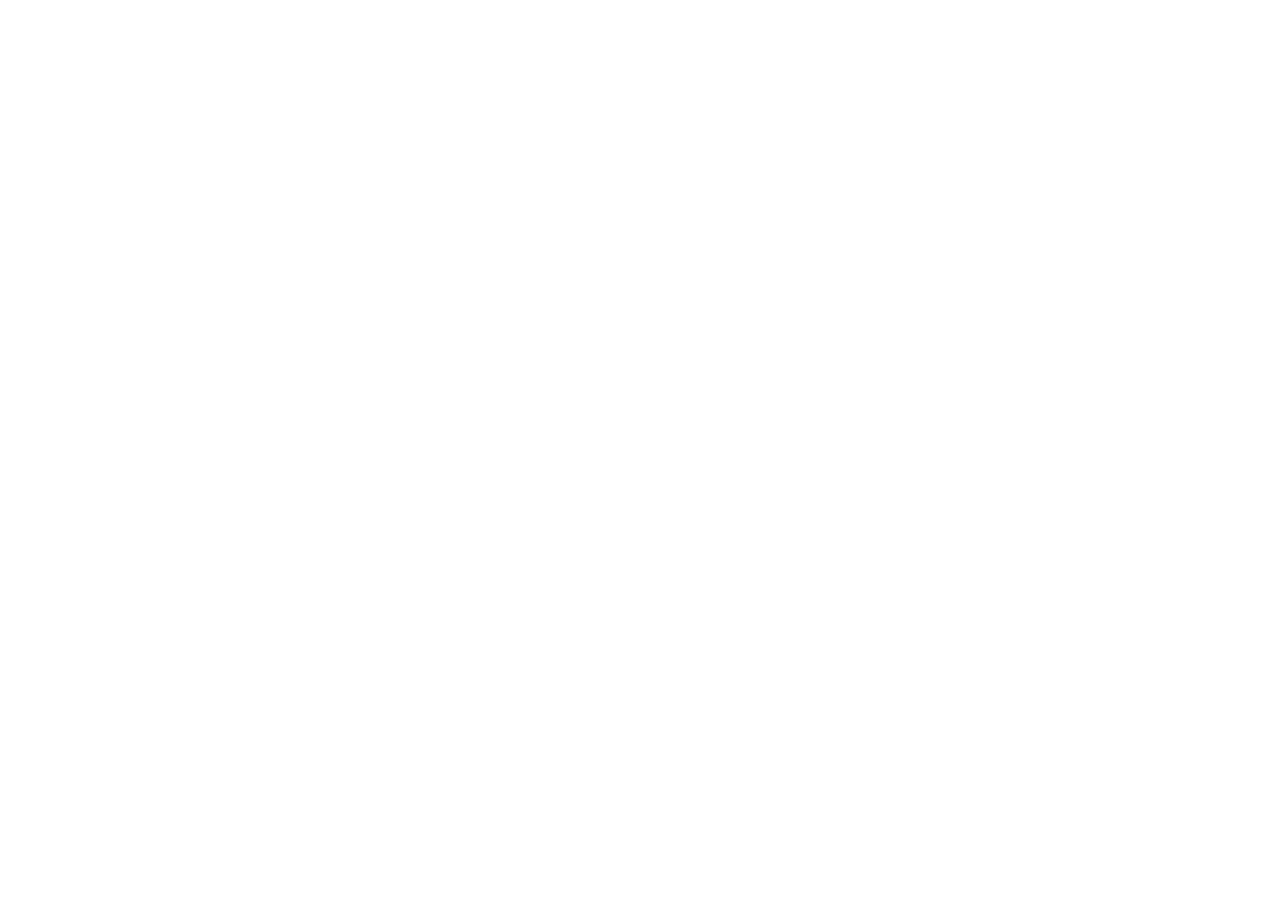
==== index.html @ 8ac69e16 "完成了登录" ====
<!DOCTYPE html>
<html lang="zh-CN">

<head>
    <meta charset="UTF-8">
    <meta name="viewport" content="width=device-width, initial-scale=1.0">
    <title>首页面</title>
</head>

<body>

</body>

</html>
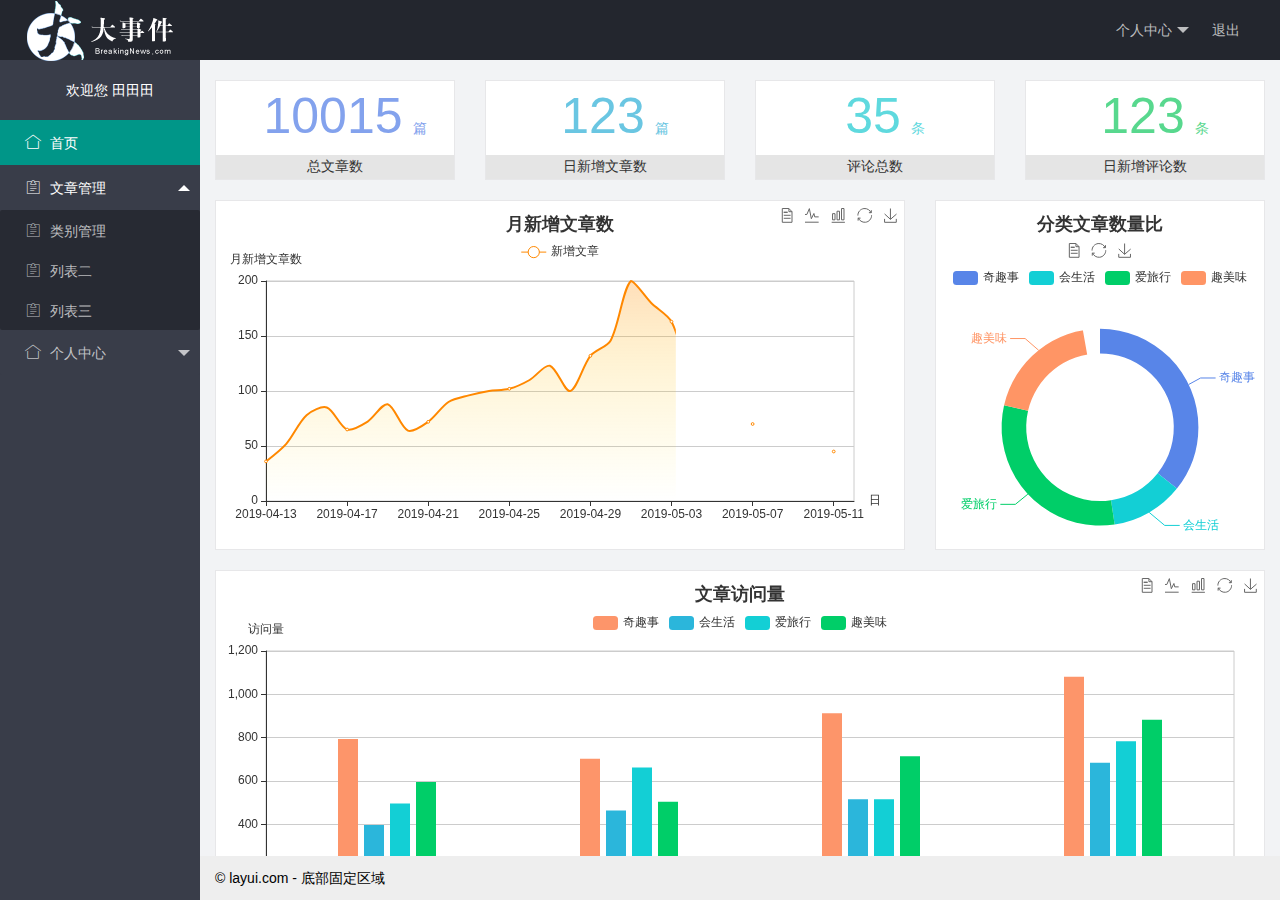
==== commit 67cc84e1: "完成了登录和注册以及修改和重置密码" ====
--- a/index.html
+++ b/index.html
@@ -1,14 +1,99 @@
 <!DOCTYPE html>
-<html lang="zh-CN">
+<html>
 
 <head>
-    <meta charset="UTF-8">
-    <meta name="viewport" content="width=device-width, initial-scale=1.0">
-    <title>首页面</title>
+    <meta charset="utf-8">
+    <meta name="viewport" content="width=device-width, initial-scale=1, maximum-scale=1">
+    <title>layout 后台大布局 - Layui</title>
+    <link rel="stylesheet" href="/assets/lib/layui/css/layui.css">
+    <link rel="stylesheet" href="/assets/css/index.css">
 </head>
 
-<body>
+<body class="layui-layout-body">
+    <div class="layui-layout layui-layout-admin">
+        <div class="layui-header">
+            <div class="layui-logo">
+                <img src="./assets/images/logo.png" alt="">
 
+            </div>
+            <!-- 头部区域（可配合layui已有的水平导航） -->
+
+            <ul class="layui-nav layui-layout-right">
+                <li class="layui-nav-item">
+                    <!-- 复制这个a标签到侧边栏 的个人头像 -->
+                    <a href="javascript:;">
+                        <span class="text-avatar">T</span>
+                        <img src="http://t.cn/RCzsdCq" class="layui-nav-img">
+                        个人中心
+                    </a>
+                    <dl class="layui-nav-child">
+                        <dd><a href="">基本资料</a></dd>
+                        <dd><a href="">更换头像</a></dd>
+                        <dd><a href="">重置密码</a></dd>
+                    </dl>
+                </li>
+                <li class="layui-nav-item"><a href="javascript:;" id="logout">退出</a></li>
+            </ul>
+        </div>
+
+        <div class="layui-side layui-bg-black">
+            <div class="layui-side-scroll">
+                <!-- 左侧导航区域（可配合layui已有的垂直导航） -->
+                <div class="userinfo">
+                    <span class="text-avatar">T</span>
+                    <img src="http://t.cn/RCzsdCq" class="layui-nav-img">
+                    欢迎您 <span class="username">田田田</span>
+
+                </div>
+                <ul class="layui-nav layui-nav-tree" lay-filter="test" lay-shrink="all">
+
+                    <li class="layui-nav-item layui-this"><a href=""><i class="layui-icon layui-icon-home"></i>
+                            首页</a></li>
+
+                    <li class="layui-nav-item layui-nav-itemed">
+                        <a class="" href="javascript:;"><i class="layui-icon layui-icon-form"></i> 文章管理</a>
+                        <dl class="layui-nav-child">
+                            <dd><a href="javascript:;"><i class="layui-icon layui-icon-form"></i> 类别管理</a></dd>
+                            <dd><a href="javascript:;"><i class="layui-icon layui-icon-form"></i> 列表二</a></dd>
+                            <dd><a href="javascript:;"><i class="layui-icon layui-icon-form"></i> 列表三</a></dd>
+
+                        </dl>
+                    </li>
+                    <li class="layui-nav-item">
+                        <a href="javascript:;"><i class="layui-icon layui-icon-home"></i> 个人中心</a>
+                        <dl class="layui-nav-child">
+                            <dd><a href="./user/userinfo.html" target="fm"><i class="layui-icon layui-icon-app"></i>
+                                    基本资料</a></dd>
+                            <dd><a href="./user/repwd.html" target="fm"><i class="layui-icon layui-icon-app"></i>
+                                    重置密码</a></dd>
+                            <dd><a href="/user/atavar.html" target="fm"><i class="layui-icon layui-icon-app"></i>
+                                    更换头像</a></dd>
+
+                        </dl>
+                    </li>
+                </ul>
+            </div>
+        </div>
+
+        <div class="layui-body">
+            <!-- 内容主体区域 -->
+            <iframe src="./home/dashboard.html" name="fm" frameborder="0"></iframe>
+        </div>
+
+        <div class="layui-footer">
+            <!-- 底部固定区域 -->
+            © layui.com - 底部固定区域
+        </div>
+    </div>
+
+
+
+    <script src="/assets/lib/layui/layui.all.js"></script>
+
+    <script src="/assets/lib/jquery.js"> </script>
+    <!-- 统一配置的js -->
+    <script src="/assets/js/common.js"></script>
+    <script src="/assets/js/index.js"></script>
 </body>
 
 </html>--- a/assets/lib/layui/css/layui.css
+++ b/assets/lib/layui/css/layui.css
@@ -0,0 +1,2 @@
+/** layui-v2.5.6 MIT License By https://www.layui.com */
+ .layui-inline,img{display:inline-block;vertical-align:middle}h1,h2,h3,h4,h5,h6{font-weight:400}.layui-edge,.layui-header,.layui-inline,.layui-main{position:relative}.layui-body,.layui-edge,.layui-elip{overflow:hidden}.layui-btn,.layui-edge,.layui-inline,img{vertical-align:middle}.layui-btn,.layui-disabled,.layui-icon,.layui-unselect{-moz-user-select:none;-webkit-user-select:none;-ms-user-select:none}.layui-elip,.layui-form-checkbox span,.layui-form-pane .layui-form-label{text-overflow:ellipsis;white-space:nowrap}.layui-breadcrumb,.layui-tree-btnGroup{visibility:hidden}blockquote,body,button,dd,div,dl,dt,form,h1,h2,h3,h4,h5,h6,input,li,ol,p,pre,td,textarea,th,ul{margin:0;padding:0;-webkit-tap-highlight-color:rgba(0,0,0,0)}a:active,a:hover{outline:0}img{border:none}li{list-style:none}table{border-collapse:collapse;border-spacing:0}h4,h5,h6{font-size:100%}button,input,optgroup,option,select,textarea{font-family:inherit;font-size:inherit;font-style:inherit;font-weight:inherit;outline:0}pre{white-space:pre-wrap;white-space:-moz-pre-wrap;white-space:-pre-wrap;white-space:-o-pre-wrap;word-wrap:break-word}body{line-height:24px;font:14px Helvetica Neue,Helvetica,PingFang SC,Tahoma,Arial,sans-serif}hr{height:1px;margin:10px 0;border:0;clear:both}a{color:#333;text-decoration:none}a:hover{color:#777}a cite{font-style:normal;*cursor:pointer}.layui-border-box,.layui-border-box *{box-sizing:border-box}.layui-box,.layui-box *{box-sizing:content-box}.layui-clear{clear:both;*zoom:1}.layui-clear:after{content:'\20';clear:both;*zoom:1;display:block;height:0}.layui-inline{*display:inline;*zoom:1}.layui-edge{display:inline-block;width:0;height:0;border-width:6px;border-style:dashed;border-color:transparent}.layui-edge-top{top:-4px;border-bottom-color:#999;border-bottom-style:solid}.layui-edge-right{border-left-color:#999;border-left-style:solid}.layui-edge-bottom{top:2px;border-top-color:#999;border-top-style:solid}.layui-edge-left{border-right-color:#999;border-right-style:solid}.layui-disabled,.layui-disabled:hover{color:#d2d2d2!important;cursor:not-allowed!important}.layui-circle{border-radius:100%}.layui-show{display:block!important}.layui-hide{display:none!important}@font-face{font-family:layui-icon;src:url(../font/iconfont.eot?v=256);src:url(../font/iconfont.eot?v=256#iefix) format('embedded-opentype'),url(../font/iconfont.woff2?v=256) format('woff2'),url(../font/iconfont.woff?v=256) format('woff'),url(../font/iconfont.ttf?v=256) format('truetype'),url(../font/iconfont.svg?v=256#layui-icon) format('svg')}.layui-icon{font-family:layui-icon!important;font-size:16px;font-style:normal;-webkit-font-smoothing:antialiased;-moz-osx-font-smoothing:grayscale}.layui-icon-reply-fill:before{content:"\e611"}.layui-icon-set-fill:before{content:"\e614"}.layui-icon-menu-fill:before{content:"\e60f"}.layui-icon-search:before{content:"\e615"}.layui-icon-share:before{content:"\e641"}.layui-icon-set-sm:before{content:"\e620"}.layui-icon-engine:before{content:"\e628"}.layui-icon-close:before{content:"\1006"}.layui-icon-close-fill:before{content:"\1007"}.layui-icon-chart-screen:before{content:"\e629"}.layui-icon-star:before{content:"\e600"}.layui-icon-circle-dot:before{content:"\e617"}.layui-icon-chat:before{content:"\e606"}.layui-icon-release:before{content:"\e609"}.layui-icon-list:before{content:"\e60a"}.layui-icon-chart:before{content:"\e62c"}.layui-icon-ok-circle:before{content:"\1005"}.layui-icon-layim-theme:before{content:"\e61b"}.layui-icon-table:before{content:"\e62d"}.layui-icon-right:before{content:"\e602"}.layui-icon-left:before{content:"\e603"}.layui-icon-cart-simple:before{content:"\e698"}.layui-icon-face-cry:before{content:"\e69c"}.layui-icon-face-smile:before{content:"\e6af"}.layui-icon-survey:before{content:"\e6b2"}.layui-icon-tree:before{content:"\e62e"}.layui-icon-ie:before{content:"\e7bb"}.layui-icon-upload-circle:before{content:"\e62f"}.layui-icon-add-circle:before{content:"\e61f"}.layui-icon-download-circle:before{content:"\e601"}.layui-icon-templeate-1:before{content:"\e630"}.layui-icon-util:before{content:"\e631"}.layui-icon-face-surprised:before{content:"\e664"}.layui-icon-edit:before{content:"\e642"}.layui-icon-speaker:before{content:"\e645"}.layui-icon-down:before{content:"\e61a"}.layui-icon-file:before{content:"\e621"}.layui-icon-layouts:before{content:"\e632"}.layui-icon-rate-half:before{content:"\e6c9"}.layui-icon-add-circle-fine:before{content:"\e608"}.layui-icon-prev-circle:before{content:"\e633"}.layui-icon-read:before{content:"\e705"}.layui-icon-404:before{content:"\e61c"}.layui-icon-carousel:before{content:"\e634"}.layui-icon-help:before{content:"\e607"}.layui-icon-code-circle:before{content:"\e635"}.layui-icon-windows:before{content:"\e67f"}.layui-icon-water:before{content:"\e636"}.layui-icon-username:before{content:"\e66f"}.layui-icon-find-fill:before{content:"\e670"}.layui-icon-about:before{content:"\e60b"}.layui-icon-location:before{content:"\e715"}.layui-icon-up:before{content:"\e619"}.layui-icon-pause:before{content:"\e651"}.layui-icon-date:before{content:"\e637"}.layui-icon-layim-uploadfile:before{content:"\e61d"}.layui-icon-delete:before{content:"\e640"}.layui-icon-play:before{content:"\e652"}.layui-icon-top:before{content:"\e604"}.layui-icon-firefox:before{content:"\e686"}.layui-icon-friends:before{content:"\e612"}.layui-icon-refresh-3:before{content:"\e9aa"}.layui-icon-ok:before{content:"\e605"}.layui-icon-layer:before{content:"\e638"}.layui-icon-face-smile-fine:before{content:"\e60c"}.layui-icon-dollar:before{content:"\e659"}.layui-icon-group:before{content:"\e613"}.layui-icon-layim-download:before{content:"\e61e"}.layui-icon-picture-fine:before{content:"\e60d"}.layui-icon-link:before{content:"\e64c"}.layui-icon-diamond:before{content:"\e735"}.layui-icon-log:before{content:"\e60e"}.layui-icon-key:before{content:"\e683"}.layui-icon-rate-solid:before{content:"\e67a"}.layui-icon-fonts-del:before{content:"\e64f"}.layui-icon-unlink:before{content:"\e64d"}.layui-icon-fonts-clear:before{content:"\e639"}.layui-icon-triangle-r:before{content:"\e623"}.layui-icon-circle:before{content:"\e63f"}.layui-icon-radio:before{content:"\e643"}.layui-icon-align-center:before{content:"\e647"}.layui-icon-align-right:before{content:"\e648"}.layui-icon-align-left:before{content:"\e649"}.layui-icon-loading-1:before{content:"\e63e"}.layui-icon-return:before{content:"\e65c"}.layui-icon-fonts-strong:before{content:"\e62b"}.layui-icon-upload:before{content:"\e67c"}.layui-icon-dialogue:before{content:"\e63a"}.layui-icon-video:before{content:"\e6ed"}.layui-icon-headset:before{content:"\e6fc"}.layui-icon-cellphone-fine:before{content:"\e63b"}.layui-icon-add-1:before{content:"\e654"}.layui-icon-face-smile-b:before{content:"\e650"}.layui-icon-fonts-html:before{content:"\e64b"}.layui-icon-screen-full:before{content:"\e622"}.layui-icon-form:before{content:"\e63c"}.layui-icon-cart:before{content:"\e657"}.layui-icon-camera-fill:before{content:"\e65d"}.layui-icon-tabs:before{content:"\e62a"}.layui-icon-heart-fill:before{content:"\e68f"}.layui-icon-fonts-code:before{content:"\e64e"}.layui-icon-ios:before{content:"\e680"}.layui-icon-at:before{content:"\e687"}.layui-icon-fire:before{content:"\e756"}.layui-icon-set:before{content:"\e716"}.layui-icon-fonts-u:before{content:"\e646"}.layui-icon-triangle-d:before{content:"\e625"}.layui-icon-tips:before{content:"\e702"}.layui-icon-picture:before{content:"\e64a"}.layui-icon-more-vertical:before{content:"\e671"}.layui-icon-bluetooth:before{content:"\e689"}.layui-icon-flag:before{content:"\e66c"}.layui-icon-loading:before{content:"\e63d"}.layui-icon-fonts-i:before{content:"\e644"}.layui-icon-refresh-1:before{content:"\e666"}.layui-icon-rmb:before{content:"\e65e"}.layui-icon-addition:before{content:"\e624"}.layui-icon-home:before{content:"\e68e"}.layui-icon-time:before{content:"\e68d"}.layui-icon-user:before{content:"\e770"}.layui-icon-notice:before{content:"\e667"}.layui-icon-chrome:before{content:"\e68a"}.layui-icon-edge:before{content:"\e68b"}.layui-icon-login-weibo:before{content:"\e675"}.layui-icon-voice:before{content:"\e688"}.layui-icon-upload-drag:before{content:"\e681"}.layui-icon-login-qq:before{content:"\e676"}.layui-icon-snowflake:before{content:"\e6b1"}.layui-icon-heart:before{content:"\e68c"}.layui-icon-logout:before{content:"\e682"}.layui-icon-file-b:before{content:"\e655"}.layui-icon-template:before{content:"\e663"}.layui-icon-transfer:before{content:"\e691"}.layui-icon-auz:before{content:"\e672"}.layui-icon-console:before{content:"\e665"}.layui-icon-app:before{content:"\e653"}.layui-icon-prev:before{content:"\e65a"}.layui-icon-website:before{content:"\e7ae"}.layui-icon-next:before{content:"\e65b"}.layui-icon-component:before{content:"\e857"}.layui-icon-android:before{content:"\e684"}.layui-icon-more:before{content:"\e65f"}.layui-icon-login-wechat:before{content:"\e677"}.layui-icon-shrink-right:before{content:"\e668"}.layui-icon-spread-left:before{content:"\e66b"}.layui-icon-camera:before{content:"\e660"}.layui-icon-note:before{content:"\e66e"}.layui-icon-refresh:before{content:"\e669"}.layui-icon-female:before{content:"\e661"}.layui-icon-male:before{content:"\e662"}.layui-icon-screen-restore:before{content:"\e758"}.layui-icon-password:before{content:"\e673"}.layui-icon-senior:before{content:"\e674"}.layui-icon-theme:before{content:"\e66a"}.layui-icon-tread:before{content:"\e6c5"}.layui-icon-praise:before{content:"\e6c6"}.layui-icon-star-fill:before{content:"\e658"}.layui-icon-rate:before{content:"\e67b"}.layui-icon-template-1:before{content:"\e656"}.layui-icon-vercode:before{content:"\e679"}.layui-icon-service:before{content:"\e626"}.layui-icon-cellphone:before{content:"\e678"}.layui-icon-print:before{content:"\e66d"}.layui-icon-cols:before{content:"\e610"}.layui-icon-wifi:before{content:"\e7e0"}.layui-icon-export:before{content:"\e67d"}.layui-icon-rss:before{content:"\e808"}.layui-icon-slider:before{content:"\e714"}.layui-icon-email:before{content:"\e618"}.layui-icon-subtraction:before{content:"\e67e"}.layui-icon-mike:before{content:"\e6dc"}.layui-icon-light:before{content:"\e748"}.layui-icon-gift:before{content:"\e627"}.layui-icon-mute:before{content:"\e685"}.layui-icon-reduce-circle:before{content:"\e616"}.layui-icon-music:before{content:"\e690"}.layui-main{width:1140px;margin:0 auto}.layui-header{z-index:1000;height:60px}.layui-header a:hover{transition:all .5s;-webkit-transition:all .5s}.layui-side{position:fixed;left:0;top:0;bottom:0;z-index:999;width:200px;overflow-x:hidden}.layui-side-scroll{position:relative;width:220px;height:100%;overflow-x:hidden}.layui-body{position:absolute;left:200px;right:0;top:0;bottom:0;z-index:998;width:auto;overflow-y:auto;box-sizing:border-box}.layui-layout-body{overflow:hidden}.layui-layout-admin .layui-header{background-color:#23262E}.layui-layout-admin .layui-side{top:60px;width:200px;overflow-x:hidden}.layui-layout-admin .layui-body{position:fixed;top:60px;bottom:44px}.layui-layout-admin .layui-main{width:auto;margin:0 15px}.layui-layout-admin .layui-footer{position:fixed;left:200px;right:0;bottom:0;height:44px;line-height:44px;padding:0 15px;background-color:#eee}.layui-layout-admin .layui-logo{position:absolute;left:0;top:0;width:200px;height:100%;line-height:60px;text-align:center;color:#009688;font-size:16px}.layui-layout-admin .layui-header .layui-nav{background:0 0}.layui-layout-left{position:absolute!important;left:200px;top:0}.layui-layout-right{position:absolute!important;right:0;top:0}.layui-container{position:relative;margin:0 auto;padding:0 15px;box-sizing:border-box}.layui-fluid{position:relative;margin:0 auto;padding:0 15px}.layui-row:after,.layui-row:before{content:'';display:block;clear:both}.layui-col-lg1,.layui-col-lg10,.layui-col-lg11,.layui-col-lg12,.layui-col-lg2,.layui-col-lg3,.layui-col-lg4,.layui-col-lg5,.layui-col-lg6,.layui-col-lg7,.layui-col-lg8,.layui-col-lg9,.layui-col-md1,.layui-col-md10,.layui-col-md11,.layui-col-md12,.layui-col-md2,.layui-col-md3,.layui-col-md4,.layui-col-md5,.layui-col-md6,.layui-col-md7,.layui-col-md8,.layui-col-md9,.layui-col-sm1,.layui-col-sm10,.layui-col-sm11,.layui-col-sm12,.layui-col-sm2,.layui-col-sm3,.layui-col-sm4,.layui-col-sm5,.layui-col-sm6,.layui-col-sm7,.layui-col-sm8,.layui-col-sm9,.layui-col-xs1,.layui-col-xs10,.layui-col-xs11,.layui-col-xs12,.layui-col-xs2,.layui-col-xs3,.layui-col-xs4,.layui-col-xs5,.layui-col-xs6,.layui-col-xs7,.layui-col-xs8,.layui-col-xs9{position:relative;display:block;box-sizing:border-box}.layui-col-xs1,.layui-col-xs10,.layui-col-xs11,.layui-col-xs12,.layui-col-xs2,.layui-col-xs3,.layui-col-xs4,.layui-col-xs5,.layui-col-xs6,.layui-col-xs7,.layui-col-xs8,.layui-col-xs9{float:left}.layui-col-xs1{width:8.33333333%}.layui-col-xs2{width:16.66666667%}.layui-col-xs3{width:25%}.layui-col-xs4{width:33.33333333%}.layui-col-xs5{width:41.66666667%}.layui-col-xs6{width:50%}.layui-col-xs7{width:58.33333333%}.layui-col-xs8{width:66.66666667%}.layui-col-xs9{width:75%}.layui-col-xs10{width:83.33333333%}.layui-col-xs11{width:91.66666667%}.layui-col-xs12{width:100%}.layui-col-xs-offset1{margin-left:8.33333333%}.layui-col-xs-offset2{margin-left:16.66666667%}.layui-col-xs-offset3{margin-left:25%}.layui-col-xs-offset4{margin-left:33.33333333%}.layui-col-xs-offset5{margin-left:41.66666667%}.layui-col-xs-offset6{margin-left:50%}.layui-col-xs-offset7{margin-left:58.33333333%}.layui-col-xs-offset8{margin-left:66.66666667%}.layui-col-xs-offset9{margin-left:75%}.layui-col-xs-offset10{margin-left:83.33333333%}.layui-col-xs-offset11{margin-left:91.66666667%}.layui-col-xs-offset12{margin-left:100%}@media screen and (max-width:768px){.layui-hide-xs{display:none!important}.layui-show-xs-block{display:block!important}.layui-show-xs-inline{display:inline!important}.layui-show-xs-inline-block{display:inline-block!important}}@media screen and (min-width:768px){.layui-container{width:750px}.layui-hide-sm{display:none!important}.layui-show-sm-block{display:block!important}.layui-show-sm-inline{display:inline!important}.layui-show-sm-inline-block{display:inline-block!important}.layui-col-sm1,.layui-col-sm10,.layui-col-sm11,.layui-col-sm12,.layui-col-sm2,.layui-col-sm3,.layui-col-sm4,.layui-col-sm5,.layui-col-sm6,.layui-col-sm7,.layui-col-sm8,.layui-col-sm9{float:left}.layui-col-sm1{width:8.33333333%}.layui-col-sm2{width:16.66666667%}.layui-col-sm3{width:25%}.layui-col-sm4{width:33.33333333%}.layui-col-sm5{width:41.66666667%}.layui-col-sm6{width:50%}.layui-col-sm7{width:58.33333333%}.layui-col-sm8{width:66.66666667%}.layui-col-sm9{width:75%}.layui-col-sm10{width:83.33333333%}.layui-col-sm11{width:91.66666667%}.layui-col-sm12{width:100%}.layui-col-sm-offset1{margin-left:8.33333333%}.layui-col-sm-offset2{margin-left:16.66666667%}.layui-col-sm-offset3{margin-left:25%}.layui-col-sm-offset4{margin-left:33.33333333%}.layui-col-sm-offset5{margin-left:41.66666667%}.layui-col-sm-offset6{margin-left:50%}.layui-col-sm-offset7{margin-left:58.33333333%}.layui-col-sm-offset8{margin-left:66.66666667%}.layui-col-sm-offset9{margin-left:75%}.layui-col-sm-offset10{margin-left:83.33333333%}.layui-col-sm-offset11{margin-left:91.66666667%}.layui-col-sm-offset12{margin-left:100%}}@media screen and (min-width:992px){.layui-container{width:970px}.layui-hide-md{display:none!important}.layui-show-md-block{display:block!important}.layui-show-md-inline{display:inline!important}.layui-show-md-inline-block{display:inline-block!important}.layui-col-md1,.layui-col-md10,.layui-col-md11,.layui-col-md12,.layui-col-md2,.layui-col-md3,.layui-col-md4,.layui-col-md5,.layui-col-md6,.layui-col-md7,.layui-col-md8,.layui-col-md9{float:left}.layui-col-md1{width:8.33333333%}.layui-col-md2{width:16.66666667%}.layui-col-md3{width:25%}.layui-col-md4{width:33.33333333%}.layui-col-md5{width:41.66666667%}.layui-col-md6{width:50%}.layui-col-md7{width:58.33333333%}.layui-col-md8{width:66.66666667%}.layui-col-md9{width:75%}.layui-col-md10{width:83.33333333%}.layui-col-md11{width:91.66666667%}.layui-col-md12{width:100%}.layui-col-md-offset1{margin-left:8.33333333%}.layui-col-md-offset2{margin-left:16.66666667%}.layui-col-md-offset3{margin-left:25%}.layui-col-md-offset4{margin-left:33.33333333%}.layui-col-md-offset5{margin-left:41.66666667%}.layui-col-md-offset6{margin-left:50%}.layui-col-md-offset7{margin-left:58.33333333%}.layui-col-md-offset8{margin-left:66.66666667%}.layui-col-md-offset9{margin-left:75%}.layui-col-md-offset10{margin-left:83.33333333%}.layui-col-md-offset11{margin-left:91.66666667%}.layui-col-md-offset12{margin-left:100%}}@media screen and (min-width:1200px){.layui-container{width:1170px}.layui-hide-lg{display:none!important}.layui-show-lg-block{display:block!important}.layui-show-lg-inline{display:inline!important}.layui-show-lg-inline-block{display:inline-block!important}.layui-col-lg1,.layui-col-lg10,.layui-col-lg11,.layui-col-lg12,.layui-col-lg2,.layui-col-lg3,.layui-col-lg4,.layui-col-lg5,.layui-col-lg6,.layui-col-lg7,.layui-col-lg8,.layui-col-lg9{float:left}.layui-col-lg1{width:8.33333333%}.layui-col-lg2{width:16.66666667%}.layui-col-lg3{width:25%}.layui-col-lg4{width:33.33333333%}.layui-col-lg5{width:41.66666667%}.layui-col-lg6{width:50%}.layui-col-lg7{width:58.33333333%}.layui-col-lg8{width:66.66666667%}.layui-col-lg9{width:75%}.layui-col-lg10{width:83.33333333%}.layui-col-lg11{width:91.66666667%}.layui-col-lg12{width:100%}.layui-col-lg-offset1{margin-left:8.33333333%}.layui-col-lg-offset2{margin-left:16.66666667%}.layui-col-lg-offset3{margin-left:25%}.layui-col-lg-offset4{margin-left:33.33333333%}.layui-col-lg-offset5{margin-left:41.66666667%}.layui-col-lg-offset6{margin-left:50%}.layui-col-lg-offset7{margin-left:58.33333333%}.layui-col-lg-offset8{margin-left:66.66666667%}.layui-col-lg-offset9{margin-left:75%}.layui-col-lg-offset10{margin-left:83.33333333%}.layui-col-lg-offset11{margin-left:91.66666667%}.layui-col-lg-offset12{margin-left:100%}}.layui-col-space1{margin:-.5px}.layui-col-space1>*{padding:.5px}.layui-col-space2{margin:-1px}.layui-col-space2>*{padding:1px}.layui-col-space4{margin:-2px}.layui-col-space4>*{padding:2px}.layui-col-space5{margin:-2.5px}.layui-col-space5>*{padding:2.5px}.layui-col-space6{margin:-3px}.layui-col-space6>*{padding:3px}.layui-col-space8{margin:-4px}.layui-col-space8>*{padding:4px}.layui-col-space10{margin:-5px}.layui-col-space10>*{padding:5px}.layui-col-space12{margin:-6px}.layui-col-space12>*{padding:6px}.layui-col-space14{margin:-7px}.layui-col-space14>*{padding:7px}.layui-col-space15{margin:-7.5px}.layui-col-space15>*{padding:7.5px}.layui-col-space16{margin:-8px}.layui-col-space16>*{padding:8px}.layui-col-space18{margin:-9px}.layui-col-space18>*{padding:9px}.layui-col-space20{margin:-10px}.layui-col-space20>*{padding:10px}.layui-col-space22{margin:-11px}.layui-col-space22>*{padding:11px}.layui-col-space24{margin:-12px}.layui-col-space24>*{padding:12px}.layui-col-space25{margin:-12.5px}.layui-col-space25>*{padding:12.5px}.layui-col-space26{margin:-13px}.layui-col-space26>*{padding:13px}.layui-col-space28{margin:-14px}.layui-col-space28>*{padding:14px}.layui-col-space30{margin:-15px}.layui-col-space30>*{padding:15px}.layui-btn,.layui-input,.layui-select,.layui-textarea,.layui-upload-button{outline:0;-webkit-appearance:none;transition:all .3s;-webkit-transition:all .3s;box-sizing:border-box}.layui-elem-quote{margin-bottom:10px;padding:15px;line-height:22px;border-left:5px solid #009688;border-radius:0 2px 2px 0;background-color:#f2f2f2}.layui-quote-nm{border-style:solid;border-width:1px 1px 1px 5px;background:0 0}.layui-elem-field{margin-bottom:10px;padding:0;border-width:1px;border-style:solid}.layui-elem-field legend{margin-left:20px;padding:0 10px;font-size:20px;font-weight:300}.layui-field-title{margin:10px 0 20px;border-width:1px 0 0}.layui-field-box{padding:10px 15px}.layui-field-title .layui-field-box{padding:10px 0}.layui-progress{position:relative;height:6px;border-radius:20px;background-color:#e2e2e2}.layui-progress-bar{position:absolute;left:0;top:0;width:0;max-width:100%;height:6px;border-radius:20px;text-align:right;background-color:#5FB878;transition:all .3s;-webkit-transition:all .3s}.layui-progress-big,.layui-progress-big .layui-progress-bar{height:18px;line-height:18px}.layui-progress-text{position:relative;top:-20px;line-height:18px;font-size:12px;color:#666}.layui-progress-big .layui-progress-text{position:static;padding:0 10px;color:#fff}.layui-collapse{border-width:1px;border-style:solid;border-radius:2px}.layui-colla-content,.layui-colla-item{border-top-width:1px;border-top-style:solid}.layui-colla-item:first-child{border-top:none}.layui-colla-title{position:relative;height:42px;line-height:42px;padding:0 15px 0 35px;color:#333;background-color:#f2f2f2;cursor:pointer;font-size:14px;overflow:hidden}.layui-colla-content{display:none;padding:10px 15px;line-height:22px;color:#666}.layui-colla-icon{position:absolute;left:15px;top:0;font-size:14px}.layui-card{margin-bottom:15px;border-radius:2px;background-color:#fff;box-shadow:0 1px 2px 0 rgba(0,0,0,.05)}.layui-card:last-child{margin-bottom:0}.layui-card-header{position:relative;height:42px;line-height:42px;padding:0 15px;border-bottom:1px solid #f6f6f6;color:#333;border-radius:2px 2px 0 0;font-size:14px}.layui-bg-black,.layui-bg-blue,.layui-bg-cyan,.layui-bg-green,.layui-bg-orange,.layui-bg-red{color:#fff!important}.layui-card-body{position:relative;padding:10px 15px;line-height:24px}.layui-card-body[pad15]{padding:15px}.layui-card-body[pad20]{padding:20px}.layui-card-body .layui-table{margin:5px 0}.layui-card .layui-tab{margin:0}.layui-panel-window{position:relative;padding:15px;border-radius:0;border-top:5px solid #E6E6E6;background-color:#fff}.layui-auxiliar-moving{position:fixed;left:0;right:0;top:0;bottom:0;width:100%;height:100%;background:0 0;z-index:9999999999}.layui-form-label,.layui-form-mid,.layui-form-select,.layui-input-block,.layui-input-inline,.layui-textarea{position:relative}.layui-bg-red{background-color:#FF5722!important}.layui-bg-orange{background-color:#FFB800!important}.layui-bg-green{background-color:#009688!important}.layui-bg-cyan{background-color:#2F4056!important}.layui-bg-blue{background-color:#1E9FFF!important}.layui-bg-black{background-color:#393D49!important}.layui-bg-gray{background-color:#eee!important;color:#666!important}.layui-badge-rim,.layui-colla-content,.layui-colla-item,.layui-collapse,.layui-elem-field,.layui-form-pane .layui-form-item[pane],.layui-form-pane .layui-form-label,.layui-input,.layui-layedit,.layui-layedit-tool,.layui-quote-nm,.layui-select,.layui-tab-bar,.layui-tab-card,.layui-tab-title,.layui-tab-title .layui-this:after,.layui-textarea{border-color:#e6e6e6}.layui-timeline-item:before,hr{background-color:#e6e6e6}.layui-text{line-height:22px;font-size:14px;color:#666}.layui-text h1,.layui-text h2,.layui-text h3{font-weight:500;color:#333}.layui-text h1{font-size:30px}.layui-text h2{font-size:24px}.layui-text h3{font-size:18px}.layui-text a:not(.layui-btn){color:#01AAED}.layui-text a:not(.layui-btn):hover{text-decoration:underline}.layui-text ul{padding:5px 0 5px 15px}.layui-text ul li{margin-top:5px;list-style-type:disc}.layui-text em,.layui-word-aux{color:#999!important;padding:0 5px!important}.layui-btn{display:inline-block;height:38px;line-height:38px;padding:0 18px;background-color:#009688;color:#fff;white-space:nowrap;text-align:center;font-size:14px;border:none;border-radius:2px;cursor:pointer}.layui-btn:hover{opacity:.8;filter:alpha(opacity=80);color:#fff}.layui-btn:active{opacity:1;filter:alpha(opacity=100)}.layui-btn+.layui-btn{margin-left:10px}.layui-btn-container{font-size:0}.layui-btn-container .layui-btn{margin-right:10px;margin-bottom:10px}.layui-btn-container .layui-btn+.layui-btn{margin-left:0}.layui-table .layui-btn-container .layui-btn{margin-bottom:9px}.layui-btn-radius{border-radius:100px}.layui-btn .layui-icon{margin-right:3px;font-size:18px;vertical-align:bottom;vertical-align:middle\9}.layui-btn-primary{border:1px solid #C9C9C9;background-color:#fff;color:#555}.layui-btn-primary:hover{border-color:#009688;color:#333}.layui-btn-normal{background-color:#1E9FFF}.layui-btn-warm{background-color:#FFB800}.layui-btn-danger{background-color:#FF5722}.layui-btn-checked{background-color:#5FB878}.layui-btn-disabled,.layui-btn-disabled:active,.layui-btn-disabled:hover{border:1px solid #e6e6e6;background-color:#FBFBFB;color:#C9C9C9;cursor:not-allowed;opacity:1}.layui-btn-lg{height:44px;line-height:44px;padding:0 25px;font-size:16px}.layui-btn-sm{height:30px;line-height:30px;padding:0 10px;font-size:12px}.layui-btn-sm i{font-size:16px!important}.layui-btn-xs{height:22px;line-height:22px;padding:0 5px;font-size:12px}.layui-btn-xs i{font-size:14px!important}.layui-btn-group{display:inline-block;vertical-align:middle;font-size:0}.layui-btn-group .layui-btn{margin-left:0!important;margin-right:0!important;border-left:1px solid rgba(255,255,255,.5);border-radius:0}.layui-btn-group .layui-btn-primary{border-left:none}.layui-btn-group .layui-btn-primary:hover{border-color:#C9C9C9;color:#009688}.layui-btn-group .layui-btn:first-child{border-left:none;border-radius:2px 0 0 2px}.layui-btn-group .layui-btn-primary:first-child{border-left:1px solid #c9c9c9}.layui-btn-group .layui-btn:last-child{border-radius:0 2px 2px 0}.layui-btn-group .layui-btn+.layui-btn{margin-left:0}.layui-btn-group+.layui-btn-group{margin-left:10px}.layui-btn-fluid{width:100%}.layui-input,.layui-select,.layui-textarea{height:38px;line-height:1.3;line-height:38px\9;border-width:1px;border-style:solid;background-color:#fff;border-radius:2px}.layui-input::-webkit-input-placeholder,.layui-select::-webkit-input-placeholder,.layui-textarea::-webkit-input-placeholder{line-height:1.3}.layui-input,.layui-textarea{display:block;width:100%;padding-left:10px}.layui-input:hover,.layui-textarea:hover{border-color:#D2D2D2!important}.layui-input:focus,.layui-textarea:focus{border-color:#C9C9C9!important}.layui-textarea{min-height:100px;height:auto;line-height:20px;padding:6px 10px;resize:vertical}.layui-select{padding:0 10px}.layui-form input[type=checkbox],.layui-form input[type=radio],.layui-form select{display:none}.layui-form [lay-ignore]{display:initial}.layui-form-item{margin-bottom:15px;clear:both;*zoom:1}.layui-form-item:after{content:'\20';clear:both;*zoom:1;display:block;height:0}.layui-form-label{float:left;display:block;padding:9px 15px;width:80px;font-weight:400;line-height:20px;text-align:right}.layui-form-label-col{display:block;float:none;padding:9px 0;line-height:20px;text-align:left}.layui-form-item .layui-inline{margin-bottom:5px;margin-right:10px}.layui-input-block{margin-left:110px;min-height:36px}.layui-input-inline{display:inline-block;vertical-align:middle}.layui-form-item .layui-input-inline{float:left;width:190px;margin-right:10px}.layui-form-text .layui-input-inline{width:auto}.layui-form-mid{float:left;display:block;padding:9px 0!important;line-height:20px;margin-right:10px}.layui-form-danger+.layui-form-select .layui-input,.layui-form-danger:focus{border-color:#FF5722!important}.layui-form-select .layui-input{padding-right:30px;cursor:pointer}.layui-form-select .layui-edge{position:absolute;right:10px;top:50%;margin-top:-3px;cursor:pointer;border-width:6px;border-top-color:#c2c2c2;border-top-style:solid;transition:all .3s;-webkit-transition:all .3s}.layui-form-select dl{display:none;position:absolute;left:0;top:42px;padding:5px 0;z-index:899;min-width:100%;border:1px solid #d2d2d2;max-height:300px;overflow-y:auto;background-color:#fff;border-radius:2px;box-shadow:0 2px 4px rgba(0,0,0,.12);box-sizing:border-box}.layui-form-select dl dd,.layui-form-select dl dt{padding:0 10px;line-height:36px;white-space:nowrap;overflow:hidden;text-overflow:ellipsis}.layui-form-select dl dt{font-size:12px;color:#999}.layui-form-select dl dd{cursor:pointer}.layui-form-select dl dd:hover{background-color:#f2f2f2;-webkit-transition:.5s all;transition:.5s all}.layui-form-select .layui-select-group dd{padding-left:20px}.layui-form-select dl dd.layui-select-tips{padding-left:10px!important;color:#999}.layui-form-select dl dd.layui-this{background-color:#5FB878;color:#fff}.layui-form-checkbox,.layui-form-select dl dd.layui-disabled{background-color:#fff}.layui-form-selected dl{display:block}.layui-form-checkbox,.layui-form-checkbox *,.layui-form-switch{display:inline-block;vertical-align:middle}.layui-form-selected .layui-edge{margin-top:-9px;-webkit-transform:rotate(180deg);transform:rotate(180deg);margin-top:-3px\9}:root .layui-form-selected .layui-edge{margin-top:-9px\0/IE9}.layui-form-selectup dl{top:auto;bottom:42px}.layui-select-none{margin:5px 0;text-align:center;color:#999}.layui-select-disabled .layui-disabled{border-color:#eee!important}.layui-select-disabled .layui-edge{border-top-color:#d2d2d2}.layui-form-checkbox{position:relative;height:30px;line-height:30px;margin-right:10px;padding-right:30px;cursor:pointer;font-size:0;-webkit-transition:.1s linear;transition:.1s linear;box-sizing:border-box}.layui-form-checkbox span{padding:0 10px;height:100%;font-size:14px;border-radius:2px 0 0 2px;background-color:#d2d2d2;color:#fff;overflow:hidden}.layui-form-checkbox:hover span{background-color:#c2c2c2}.layui-form-checkbox i{position:absolute;right:0;top:0;width:30px;height:28px;border:1px solid #d2d2d2;border-left:none;border-radius:0 2px 2px 0;color:#fff;font-size:20px;text-align:center}.layui-form-checkbox:hover i{border-color:#c2c2c2;color:#c2c2c2}.layui-form-checked,.layui-form-checked:hover{border-color:#5FB878}.layui-form-checked span,.layui-form-checked:hover span{background-color:#5FB878}.layui-form-checked i,.layui-form-checked:hover i{color:#5FB878}.layui-form-item .layui-form-checkbox{margin-top:4px}.layui-form-checkbox[lay-skin=primary]{height:auto!important;line-height:normal!important;min-width:18px;min-height:18px;border:none!important;margin-right:0;padding-left:28px;padding-right:0;background:0 0}.layui-form-checkbox[lay-skin=primary] span{padding-left:0;padding-right:15px;line-height:18px;background:0 0;color:#666}.layui-form-checkbox[lay-skin=primary] i{right:auto;left:0;width:16px;height:16px;line-height:16px;border:1px solid #d2d2d2;font-size:12px;border-radius:2px;background-color:#fff;-webkit-transition:.1s linear;transition:.1s linear}.layui-form-checkbox[lay-skin=primary]:hover i{border-color:#5FB878;color:#fff}.layui-form-checked[lay-skin=primary] i{border-color:#5FB878!important;background-color:#5FB878;color:#fff}.layui-checkbox-disbaled[lay-skin=primary] span{background:0 0!important;color:#c2c2c2}.layui-checkbox-disbaled[lay-skin=primary]:hover i{border-color:#d2d2d2}.layui-form-item .layui-form-checkbox[lay-skin=primary]{margin-top:10px}.layui-form-switch{position:relative;height:22px;line-height:22px;min-width:35px;padding:0 5px;margin-top:8px;border:1px solid #d2d2d2;border-radius:20px;cursor:pointer;background-color:#fff;-webkit-transition:.1s linear;transition:.1s linear}.layui-form-switch i{position:absolute;left:5px;top:3px;width:16px;height:16px;border-radius:20px;background-color:#d2d2d2;-webkit-transition:.1s linear;transition:.1s linear}.layui-form-switch em{position:relative;top:0;width:25px;margin-left:21px;padding:0!important;text-align:center!important;color:#999!important;font-style:normal!important;font-size:12px}.layui-form-onswitch{border-color:#5FB878;background-color:#5FB878}.layui-checkbox-disbaled,.layui-checkbox-disbaled i{border-color:#e2e2e2!important}.layui-form-onswitch i{left:100%;margin-left:-21px;background-color:#fff}.layui-form-onswitch em{margin-left:5px;margin-right:21px;color:#fff!important}.layui-checkbox-disbaled span{background-color:#e2e2e2!important}.layui-checkbox-disbaled:hover i{color:#fff!important}[lay-radio]{display:none}.layui-form-radio,.layui-form-radio *{display:inline-block;vertical-align:middle}.layui-form-radio{line-height:28px;margin:6px 10px 0 0;padding-right:10px;cursor:pointer;font-size:0}.layui-form-radio *{font-size:14px}.layui-form-radio>i{margin-right:8px;font-size:22px;color:#c2c2c2}.layui-form-radio>i:hover,.layui-form-radioed>i{color:#5FB878}.layui-radio-disbaled>i{color:#e2e2e2!important}.layui-form-pane .layui-form-label{width:110px;padding:8px 15px;height:38px;line-height:20px;border-width:1px;border-style:solid;border-radius:2px 0 0 2px;text-align:center;background-color:#FBFBFB;overflow:hidden;box-sizing:border-box}.layui-form-pane .layui-input-inline{margin-left:-1px}.layui-form-pane .layui-input-block{margin-left:110px;left:-1px}.layui-form-pane .layui-input{border-radius:0 2px 2px 0}.layui-form-pane .layui-form-text .layui-form-label{float:none;width:100%;border-radius:2px;box-sizing:border-box;text-align:left}.layui-form-pane .layui-form-text .layui-input-inline{display:block;margin:0;top:-1px;clear:both}.layui-form-pane .layui-form-text .layui-input-block{margin:0;left:0;top:-1px}.layui-form-pane .layui-form-text .layui-textarea{min-height:100px;border-radius:0 0 2px 2px}.layui-form-pane .layui-form-checkbox{margin:4px 0 4px 10px}.layui-form-pane .layui-form-radio,.layui-form-pane .layui-form-switch{margin-top:6px;margin-left:10px}.layui-form-pane .layui-form-item[pane]{position:relative;border-width:1px;border-style:solid}.layui-form-pane .layui-form-item[pane] .layui-form-label{position:absolute;left:0;top:0;height:100%;border-width:0 1px 0 0}.layui-form-pane .layui-form-item[pane] .layui-input-inline{margin-left:110px}@media screen and (max-width:450px){.layui-form-item .layui-form-label{text-overflow:ellipsis;overflow:hidden;white-space:nowrap}.layui-form-item .layui-inline{display:block;margin-right:0;margin-bottom:20px;clear:both}.layui-form-item .layui-inline:after{content:'\20';clear:both;display:block;height:0}.layui-form-item .layui-input-inline{display:block;float:none;left:-3px;width:auto;margin:0 0 10px 112px}.layui-form-item .layui-input-inline+.layui-form-mid{margin-left:110px;top:-5px;padding:0}.layui-form-item .layui-form-checkbox{margin-right:5px;margin-bottom:5px}}.layui-layedit{border-width:1px;border-style:solid;border-radius:2px}.layui-layedit-tool{padding:3px 5px;border-bottom-width:1px;border-bottom-style:solid;font-size:0}.layedit-tool-fixed{position:fixed;top:0;border-top:1px solid #e2e2e2}.layui-layedit-tool .layedit-tool-mid,.layui-layedit-tool .layui-icon{display:inline-block;vertical-align:middle;text-align:center;font-size:14px}.layui-layedit-tool .layui-icon{position:relative;width:32px;height:30px;line-height:30px;margin:3px 5px;color:#777;cursor:pointer;border-radius:2px}.layui-layedit-tool .layui-icon:hover{color:#393D49}.layui-layedit-tool .layui-icon:active{color:#000}.layui-layedit-tool .layedit-tool-active{background-color:#e2e2e2;color:#000}.layui-layedit-tool .layui-disabled,.layui-layedit-tool .layui-disabled:hover{color:#d2d2d2;cursor:not-allowed}.layui-layedit-tool .layedit-tool-mid{width:1px;height:18px;margin:0 10px;background-color:#d2d2d2}.layedit-tool-html{width:50px!important;font-size:30px!important}.layedit-tool-b,.layedit-tool-code,.layedit-tool-help{font-size:16px!important}.layedit-tool-d,.layedit-tool-face,.layedit-tool-image,.layedit-tool-unlink{font-size:18px!important}.layedit-tool-image input{position:absolute;font-size:0;left:0;top:0;width:100%;height:100%;opacity:.01;filter:Alpha(opacity=1);cursor:pointer}.layui-layedit-iframe iframe{display:block;width:100%}#LAY_layedit_code{overflow:hidden}.layui-laypage{display:inline-block;*display:inline;*zoom:1;vertical-align:middle;margin:10px 0;font-size:0}.layui-laypage>a:first-child,.layui-laypage>a:first-child em{border-radius:2px 0 0 2px}.layui-laypage>a:last-child,.layui-laypage>a:last-child em{border-radius:0 2px 2px 0}.layui-laypage>:first-child{margin-left:0!important}.layui-laypage>:last-child{margin-right:0!important}.layui-laypage a,.layui-laypage button,.layui-laypage input,.layui-laypage select,.layui-laypage span{border:1px solid #e2e2e2}.layui-laypage a,.layui-laypage span{display:inline-block;*display:inline;*zoom:1;vertical-align:middle;padding:0 15px;height:28px;line-height:28px;margin:0 -1px 5px 0;background-color:#fff;color:#333;font-size:12px}.layui-flow-more a *,.layui-laypage input,.layui-table-view select[lay-ignore]{display:inline-block}.layui-laypage a:hover{color:#009688}.layui-laypage em{font-style:normal}.layui-laypage .layui-laypage-spr{color:#999;font-weight:700}.layui-laypage a{text-decoration:none}.layui-laypage .layui-laypage-curr{position:relative}.layui-laypage .layui-laypage-curr em{position:relative;color:#fff}.layui-laypage .layui-laypage-curr .layui-laypage-em{position:absolute;left:-1px;top:-1px;padding:1px;width:100%;height:100%;background-color:#009688}.layui-laypage-em{border-radius:2px}.layui-laypage-next em,.layui-laypage-prev em{font-family:Sim sun;font-size:16px}.layui-laypage .layui-laypage-count,.layui-laypage .layui-laypage-limits,.layui-laypage .layui-laypage-refresh,.layui-laypage .layui-laypage-skip{margin-left:10px;margin-right:10px;padding:0;border:none}.layui-laypage .layui-laypage-limits,.layui-laypage .layui-laypage-refresh{vertical-align:top}.layui-laypage .layui-laypage-refresh i{font-size:18px;cursor:pointer}.layui-laypage select{height:22px;padding:3px;border-radius:2px;cursor:pointer}.layui-laypage .layui-laypage-skip{height:30px;line-height:30px;color:#999}.layui-laypage button,.layui-laypage input{height:30px;line-height:30px;border-radius:2px;vertical-align:top;background-color:#fff;box-sizing:border-box}.layui-laypage input{width:40px;margin:0 10px;padding:0 3px;text-align:center}.layui-laypage input:focus,.layui-laypage select:focus{border-color:#009688!important}.layui-laypage button{margin-left:10px;padding:0 10px;cursor:pointer}.layui-table,.layui-table-view{margin:10px 0}.layui-flow-more{margin:10px 0;text-align:center;color:#999;font-size:14px}.layui-flow-more a{height:32px;line-height:32px}.layui-flow-more a *{vertical-align:top}.layui-flow-more a cite{padding:0 20px;border-radius:3px;background-color:#eee;color:#333;font-style:normal}.layui-flow-more a cite:hover{opacity:.8}.layui-flow-more a i{font-size:30px;color:#737383}.layui-table{width:100%;background-color:#fff;color:#666}.layui-table tr{transition:all .3s;-webkit-transition:all .3s}.layui-table th{text-align:left;font-weight:400}.layui-table tbody tr:hover,.layui-table thead tr,.layui-table-click,.layui-table-header,.layui-table-hover,.layui-table-mend,.layui-table-patch,.layui-table-tool,.layui-table-total,.layui-table-total tr,.layui-table[lay-even] tr:nth-child(even){background-color:#f2f2f2}.layui-table td,.layui-table th,.layui-table-col-set,.layui-table-fixed-r,.layui-table-grid-down,.layui-table-header,.layui-table-page,.layui-table-tips-main,.layui-table-tool,.layui-table-total,.layui-table-view,.layui-table[lay-skin=line],.layui-table[lay-skin=row]{border-width:1px;border-style:solid;border-color:#e6e6e6}.layui-table td,.layui-table th{position:relative;padding:9px 15px;min-height:20px;line-height:20px;font-size:14px}.layui-table[lay-skin=line] td,.layui-table[lay-skin=line] th{border-width:0 0 1px}.layui-table[lay-skin=row] td,.layui-table[lay-skin=row] th{border-width:0 1px 0 0}.layui-table[lay-skin=nob] td,.layui-table[lay-skin=nob] th{border:none}.layui-table img{max-width:100px}.layui-table[lay-size=lg] td,.layui-table[lay-size=lg] th{padding:15px 30px}.layui-table-view .layui-table[lay-size=lg] .layui-table-cell{height:40px;line-height:40px}.layui-table[lay-size=sm] td,.layui-table[lay-size=sm] th{font-size:12px;padding:5px 10px}.layui-table-view .layui-table[lay-size=sm] .layui-table-cell{height:20px;line-height:20px}.layui-table[lay-data]{display:none}.layui-table-box{position:relative;overflow:hidden}.layui-table-view .layui-table{position:relative;width:auto;margin:0}.layui-table-view .layui-table[lay-skin=line]{border-width:0 1px 0 0}.layui-table-view .layui-table[lay-skin=row]{border-width:0 0 1px}.layui-table-view .layui-table td,.layui-table-view .layui-table th{padding:5px 0;border-top:none;border-left:none}.layui-table-view .layui-table th.layui-unselect .layui-table-cell span{cursor:pointer}.layui-table-view .layui-table td{cursor:default}.layui-table-view .layui-table td[data-edit=text]{cursor:text}.layui-table-view .layui-form-checkbox[lay-skin=primary] i{width:18px;height:18px}.layui-table-view .layui-form-radio{line-height:0;padding:0}.layui-table-view .layui-form-radio>i{margin:0;font-size:20px}.layui-table-init{position:absolute;left:0;top:0;width:100%;height:100%;text-align:center;z-index:110}.layui-table-init .layui-icon{position:absolute;left:50%;top:50%;margin:-15px 0 0 -15px;font-size:30px;color:#c2c2c2}.layui-table-header{border-width:0 0 1px;overflow:hidden}.layui-table-header .layui-table{margin-bottom:-1px}.layui-table-tool .layui-inline[lay-event]{position:relative;width:26px;height:26px;padding:5px;line-height:16px;margin-right:10px;text-align:center;color:#333;border:1px solid #ccc;cursor:pointer;-webkit-transition:.5s all;transition:.5s all}.layui-table-tool .layui-inline[lay-event]:hover{border:1px solid #999}.layui-table-tool-temp{padding-right:120px}.layui-table-tool-self{position:absolute;right:17px;top:10px}.layui-table-tool .layui-table-tool-self .layui-inline[lay-event]{margin:0 0 0 10px}.layui-table-tool-panel{position:absolute;top:29px;left:-1px;padding:5px 0;min-width:150px;min-height:40px;border:1px solid #d2d2d2;text-align:left;overflow-y:auto;background-color:#fff;box-shadow:0 2px 4px rgba(0,0,0,.12)}.layui-table-cell,.layui-table-tool-panel li{overflow:hidden;text-overflow:ellipsis;white-space:nowrap}.layui-table-tool-panel li{padding:0 10px;line-height:30px;-webkit-transition:.5s all;transition:.5s all}.layui-table-tool-panel li .layui-form-checkbox[lay-skin=primary]{width:100%;padding-left:28px}.layui-table-tool-panel li:hover{background-color:#f2f2f2}.layui-table-tool-panel li .layui-form-checkbox[lay-skin=primary] i{position:absolute;left:0;top:0}.layui-table-tool-panel li .layui-form-checkbox[lay-skin=primary] span{padding:0}.layui-table-tool .layui-table-tool-self .layui-table-tool-panel{left:auto;right:-1px}.layui-table-col-set{position:absolute;right:0;top:0;width:20px;height:100%;border-width:0 0 0 1px;background-color:#fff}.layui-table-sort{width:10px;height:20px;margin-left:5px;cursor:pointer!important}.layui-table-sort .layui-edge{position:absolute;left:5px;border-width:5px}.layui-table-sort .layui-table-sort-asc{top:3px;border-top:none;border-bottom-style:solid;border-bottom-color:#b2b2b2}.layui-table-sort .layui-table-sort-asc:hover{border-bottom-color:#666}.layui-table-sort .layui-table-sort-desc{bottom:5px;border-bottom:none;border-top-style:solid;border-top-color:#b2b2b2}.layui-table-sort .layui-table-sort-desc:hover{border-top-color:#666}.layui-table-sort[lay-sort=asc] .layui-table-sort-asc{border-bottom-color:#000}.layui-table-sort[lay-sort=desc] .layui-table-sort-desc{border-top-color:#000}.layui-table-cell{height:28px;line-height:28px;padding:0 15px;position:relative;box-sizing:border-box}.layui-table-cell .layui-form-checkbox[lay-skin=primary]{top:-1px;padding:0}.layui-table-cell .layui-table-link{color:#01AAED}.laytable-cell-checkbox,.laytable-cell-numbers,.laytable-cell-radio,.laytable-cell-space{padding:0;text-align:center}.layui-table-body{position:relative;overflow:auto;margin-right:-1px;margin-bottom:-1px}.layui-table-body .layui-none{line-height:26px;padding:15px;text-align:center;color:#999}.layui-table-fixed{position:absolute;left:0;top:0;z-index:101}.layui-table-fixed .layui-table-body{overflow:hidden}.layui-table-fixed-l{box-shadow:0 -1px 8px rgba(0,0,0,.08)}.layui-table-fixed-r{left:auto;right:-1px;border-width:0 0 0 1px;box-shadow:-1px 0 8px rgba(0,0,0,.08)}.layui-table-fixed-r .layui-table-header{position:relative;overflow:visible}.layui-table-mend{position:absolute;right:-49px;top:0;height:100%;width:50px}.layui-table-tool{position:relative;z-index:890;width:100%;min-height:50px;line-height:30px;padding:10px 15px;border-width:0 0 1px}.layui-table-tool .layui-btn-container{margin-bottom:-10px}.layui-table-page,.layui-table-total{border-width:1px 0 0;margin-bottom:-1px;overflow:hidden}.layui-table-page{position:relative;width:100%;padding:7px 7px 0;height:41px;font-size:12px;white-space:nowrap}.layui-table-page>div{height:26px}.layui-table-page .layui-laypage{margin:0}.layui-table-page .layui-laypage a,.layui-table-page .layui-laypage span{height:26px;line-height:26px;margin-bottom:10px;border:none;background:0 0}.layui-table-page .layui-laypage a,.layui-table-page .layui-laypage span.layui-laypage-curr{padding:0 12px}.layui-table-page .layui-laypage span{margin-left:0;padding:0}.layui-table-page .layui-laypage .layui-laypage-prev{margin-left:-7px!important}.layui-table-page .layui-laypage .layui-laypage-curr .layui-laypage-em{left:0;top:0;padding:0}.layui-table-page .layui-laypage button,.layui-table-page .layui-laypage input{height:26px;line-height:26px}.layui-table-page .layui-laypage input{width:40px}.layui-table-page .layui-laypage button{padding:0 10px}.layui-table-page select{height:18px}.layui-table-patch .layui-table-cell{padding:0;width:30px}.layui-table-edit{position:absolute;left:0;top:0;width:100%;height:100%;padding:0 14px 1px;border-radius:0;box-shadow:1px 1px 20px rgba(0,0,0,.15)}.layui-table-edit:focus{border-color:#5FB878!important}select.layui-table-edit{padding:0 0 0 10px;border-color:#C9C9C9}.layui-table-view .layui-form-checkbox,.layui-table-view .layui-form-radio,.layui-table-view .layui-form-switch{top:0;margin:0;box-sizing:content-box}.layui-table-view .layui-form-checkbox{top:-1px;height:26px;line-height:26px}.layui-table-view .layui-form-checkbox i{height:26px}.layui-table-grid .layui-table-cell{overflow:visible}.layui-table-grid-down{position:absolute;top:0;right:0;width:26px;height:100%;padding:5px 0;border-width:0 0 0 1px;text-align:center;background-color:#fff;color:#999;cursor:pointer}.layui-table-grid-down .layui-icon{position:absolute;top:50%;left:50%;margin:-8px 0 0 -8px}.layui-table-grid-down:hover{background-color:#fbfbfb}body .layui-table-tips .layui-layer-content{background:0 0;padding:0;box-shadow:0 1px 6px rgba(0,0,0,.12)}.layui-table-tips-main{margin:-44px 0 0 -1px;max-height:150px;padding:8px 15px;font-size:14px;overflow-y:scroll;background-color:#fff;color:#666}.layui-table-tips-c{position:absolute;right:-3px;top:-13px;width:20px;height:20px;padding:3px;cursor:pointer;background-color:#666;border-radius:50%;color:#fff}.layui-table-tips-c:hover{background-color:#777}.layui-table-tips-c:before{position:relative;right:-2px}.layui-upload-file{display:none!important;opacity:.01;filter:Alpha(opacity=1)}.layui-upload-drag,.layui-upload-form,.layui-upload-wrap{display:inline-block}.layui-upload-list{margin:10px 0}.layui-upload-choose{padding:0 10px;color:#999}.layui-upload-drag{position:relative;padding:30px;border:1px dashed #e2e2e2;background-color:#fff;text-align:center;cursor:pointer;color:#999}.layui-upload-drag .layui-icon{font-size:50px;color:#009688}.layui-upload-drag[lay-over]{border-color:#009688}.layui-upload-iframe{position:absolute;width:0;height:0;border:0;visibility:hidden}.layui-upload-wrap{position:relative;vertical-align:middle}.layui-upload-wrap .layui-upload-file{display:block!important;position:absolute;left:0;top:0;z-index:10;font-size:100px;width:100%;height:100%;opacity:.01;filter:Alpha(opacity=1);cursor:pointer}.layui-transfer-active,.layui-transfer-box{display:inline-block;vertical-align:middle}.layui-transfer-box,.layui-transfer-header,.layui-transfer-search{border-width:0;border-style:solid;border-color:#e6e6e6}.layui-transfer-box{position:relative;border-width:1px;width:200px;height:360px;border-radius:2px;background-color:#fff}.layui-transfer-box .layui-form-checkbox{width:100%;margin:0!important}.layui-transfer-header{height:38px;line-height:38px;padding:0 10px;border-bottom-width:1px}.layui-transfer-search{position:relative;padding:10px;border-bottom-width:1px}.layui-transfer-search .layui-input{height:32px;padding-left:30px;font-size:12px}.layui-transfer-search .layui-icon-search{position:absolute;left:20px;top:50%;margin-top:-8px;color:#666}.layui-transfer-active{margin:0 15px}.layui-transfer-active .layui-btn{display:block;margin:0;padding:0 15px;background-color:#5FB878;border-color:#5FB878;color:#fff}.layui-transfer-active .layui-btn-disabled{background-color:#FBFBFB;border-color:#e6e6e6;color:#C9C9C9}.layui-transfer-active .layui-btn:first-child{margin-bottom:15px}.layui-transfer-active .layui-btn .layui-icon{margin:0;font-size:14px!important}.layui-transfer-data{padding:5px 0;overflow:auto}.layui-transfer-data li{height:32px;line-height:32px;padding:0 10px}.layui-transfer-data li:hover{background-color:#f2f2f2;transition:.5s all}.layui-transfer-data .layui-none{padding:15px 10px;text-align:center;color:#999}.layui-nav{position:relative;padding:0 20px;background-color:#393D49;color:#fff;border-radius:2px;font-size:0;box-sizing:border-box}.layui-nav *{font-size:14px}.layui-nav .layui-nav-item{position:relative;display:inline-block;*display:inline;*zoom:1;vertical-align:middle;line-height:60px}.layui-nav .layui-nav-item a{display:block;padding:0 20px;color:#fff;color:rgba(255,255,255,.7);transition:all .3s;-webkit-transition:all .3s}.layui-nav .layui-this:after,.layui-nav-bar,.layui-nav-tree .layui-nav-itemed:after{position:absolute;left:0;top:0;width:0;height:5px;background-color:#5FB878;transition:all .2s;-webkit-transition:all .2s}.layui-nav-bar{z-index:1000}.layui-nav .layui-nav-item a:hover,.layui-nav .layui-this a{color:#fff}.layui-nav .layui-this:after{content:'';top:auto;bottom:0;width:100%}.layui-nav-img{width:30px;height:30px;margin-right:10px;border-radius:50%}.layui-nav .layui-nav-more{content:'';width:0;height:0;border-style:solid dashed dashed;border-color:#fff transparent transparent;overflow:hidden;cursor:pointer;transition:all .2s;-webkit-transition:all .2s;position:absolute;top:50%;right:3px;margin-top:-3px;border-width:6px;border-top-color:rgba(255,255,255,.7)}.layui-nav .layui-nav-mored,.layui-nav-itemed>a .layui-nav-more{margin-top:-9px;border-style:dashed dashed solid;border-color:transparent transparent #fff}.layui-nav-child{display:none;position:absolute;left:0;top:65px;min-width:100%;line-height:36px;padding:5px 0;box-shadow:0 2px 4px rgba(0,0,0,.12);border:1px solid #d2d2d2;background-color:#fff;z-index:100;border-radius:2px;white-space:nowrap}.layui-nav .layui-nav-child a{color:#333}.layui-nav .layui-nav-child a:hover{background-color:#f2f2f2;color:#000}.layui-nav-child dd{position:relative}.layui-nav .layui-nav-child dd.layui-this a,.layui-nav-child dd.layui-this{background-color:#5FB878;color:#fff}.layui-nav-child dd.layui-this:after{display:none}.layui-nav-tree{width:200px;padding:0}.layui-nav-tree .layui-nav-item{display:block;width:100%;line-height:45px}.layui-nav-tree .layui-nav-item a{position:relative;height:45px;line-height:45px;text-overflow:ellipsis;overflow:hidden;white-space:nowrap}.layui-nav-tree .layui-nav-item a:hover{background-color:#4E5465}.layui-nav-tree .layui-nav-bar{width:5px;height:0;background-color:#009688}.layui-nav-tree .layui-nav-child dd.layui-this,.layui-nav-tree .layui-nav-child dd.layui-this a,.layui-nav-tree .layui-this,.layui-nav-tree .layui-this>a,.layui-nav-tree .layui-this>a:hover{background-color:#009688;color:#fff}.layui-nav-tree .layui-this:after{display:none}.layui-nav-itemed>a,.layui-nav-tree .layui-nav-title a,.layui-nav-tree .layui-nav-title a:hover{color:#fff!important}.layui-nav-tree .layui-nav-child{position:relative;z-index:0;top:0;border:none;box-shadow:none}.layui-nav-tree .layui-nav-child a{height:40px;line-height:40px;color:#fff;color:rgba(255,255,255,.7)}.layui-nav-tree .layui-nav-child,.layui-nav-tree .layui-nav-child a:hover{background:0 0;color:#fff}.layui-nav-tree .layui-nav-more{right:10px}.layui-nav-itemed>.layui-nav-child{display:block;padding:0;background-color:rgba(0,0,0,.3)!important}.layui-nav-itemed>.layui-nav-child>.layui-this>.layui-nav-child{display:block}.layui-nav-side{position:fixed;top:0;bottom:0;left:0;overflow-x:hidden;z-index:999}.layui-bg-blue .layui-nav-bar,.layui-bg-blue .layui-nav-itemed:after,.layui-bg-blue .layui-this:after{background-color:#93D1FF}.layui-bg-blue .layui-nav-child dd.layui-this{background-color:#1E9FFF}.layui-bg-blue .layui-nav-itemed>a,.layui-nav-tree.layui-bg-blue .layui-nav-title a,.layui-nav-tree.layui-bg-blue .layui-nav-title a:hover{background-color:#007DDB!important}.layui-breadcrumb{font-size:0}.layui-breadcrumb>*{font-size:14px}.layui-breadcrumb a{color:#999!important}.layui-breadcrumb a:hover{color:#5FB878!important}.layui-breadcrumb a cite{color:#666;font-style:normal}.layui-breadcrumb span[lay-separator]{margin:0 10px;color:#999}.layui-tab{margin:10px 0;text-align:left!important}.layui-tab[overflow]>.layui-tab-title{overflow:hidden}.layui-tab-title{position:relative;left:0;height:40px;white-space:nowrap;font-size:0;border-bottom-width:1px;border-bottom-style:solid;transition:all .2s;-webkit-transition:all .2s}.layui-tab-title li{display:inline-block;*display:inline;*zoom:1;vertical-align:middle;font-size:14px;transition:all .2s;-webkit-transition:all .2s;position:relative;line-height:40px;min-width:65px;padding:0 15px;text-align:center;cursor:pointer}.layui-tab-title li a{display:block}.layui-tab-title .layui-this{color:#000}.layui-tab-title .layui-this:after{position:absolute;left:0;top:0;content:'';width:100%;height:41px;border-width:1px;border-style:solid;border-bottom-color:#fff;border-radius:2px 2px 0 0;box-sizing:border-box;pointer-events:none}.layui-tab-bar{position:absolute;right:0;top:0;z-index:10;width:30px;height:39px;line-height:39px;border-width:1px;border-style:solid;border-radius:2px;text-align:center;background-color:#fff;cursor:pointer}.layui-tab-bar .layui-icon{position:relative;display:inline-block;top:3px;transition:all .3s;-webkit-transition:all .3s}.layui-tab-item{display:none}.layui-tab-more{padding-right:30px;height:auto!important;white-space:normal!important}.layui-tab-more li.layui-this:after{border-bottom-color:#e2e2e2;border-radius:2px}.layui-tab-more .layui-tab-bar .layui-icon{top:-2px;top:3px\9;-webkit-transform:rotate(180deg);transform:rotate(180deg)}:root .layui-tab-more .layui-tab-bar .layui-icon{top:-2px\0/IE9}.layui-tab-content{padding:10px}.layui-tab-title li .layui-tab-close{position:relative;display:inline-block;width:18px;height:18px;line-height:20px;margin-left:8px;top:1px;text-align:center;font-size:14px;color:#c2c2c2;transition:all .2s;-webkit-transition:all .2s}.layui-tab-title li .layui-tab-close:hover{border-radius:2px;background-color:#FF5722;color:#fff}.layui-tab-brief>.layui-tab-title .layui-this{color:#009688}.layui-tab-brief>.layui-tab-more li.layui-this:after,.layui-tab-brief>.layui-tab-title .layui-this:after{border:none;border-radius:0;border-bottom:2px solid #5FB878}.layui-tab-brief[overflow]>.layui-tab-title .layui-this:after{top:-1px}.layui-tab-card{border-width:1px;border-style:solid;border-radius:2px;box-shadow:0 2px 5px 0 rgba(0,0,0,.1)}.layui-tab-card>.layui-tab-title{background-color:#f2f2f2}.layui-tab-card>.layui-tab-title li{margin-right:-1px;margin-left:-1px}.layui-tab-card>.layui-tab-title .layui-this{background-color:#fff}.layui-tab-card>.layui-tab-title .layui-this:after{border-top:none;border-width:1px;border-bottom-color:#fff}.layui-tab-card>.layui-tab-title .layui-tab-bar{height:40px;line-height:40px;border-radius:0;border-top:none;border-right:none}.layui-tab-card>.layui-tab-more .layui-this{background:0 0;color:#5FB878}.layui-tab-card>.layui-tab-more .layui-this:after{border:none}.layui-timeline{padding-left:5px}.layui-timeline-item{position:relative;padding-bottom:20px}.layui-timeline-axis{position:absolute;left:-5px;top:0;z-index:10;width:20px;height:20px;line-height:20px;background-color:#fff;color:#5FB878;border-radius:50%;text-align:center;cursor:pointer}.layui-timeline-axis:hover{color:#FF5722}.layui-timeline-item:before{content:'';position:absolute;left:5px;top:0;z-index:0;width:1px;height:100%}.layui-timeline-item:last-child:before{display:none}.layui-timeline-item:first-child:before{display:block}.layui-timeline-content{padding-left:25px}.layui-timeline-title{position:relative;margin-bottom:10px}.layui-badge,.layui-badge-dot,.layui-badge-rim{position:relative;display:inline-block;padding:0 6px;font-size:12px;text-align:center;background-color:#FF5722;color:#fff;border-radius:2px}.layui-badge{height:18px;line-height:18px}.layui-badge-dot{width:8px;height:8px;padding:0;border-radius:50%}.layui-badge-rim{height:18px;line-height:18px;border-width:1px;border-style:solid;background-color:#fff;color:#666}.layui-btn .layui-badge,.layui-btn .layui-badge-dot{margin-left:5px}.layui-nav .layui-badge,.layui-nav .layui-badge-dot{position:absolute;top:50%;margin:-8px 6px 0}.layui-tab-title .layui-badge,.layui-tab-title .layui-badge-dot{left:5px;top:-2px}.layui-carousel{position:relative;left:0;top:0;background-color:#f8f8f8}.layui-carousel>[carousel-item]{position:relative;width:100%;height:100%;overflow:hidden}.layui-carousel>[carousel-item]:before{position:absolute;content:'\e63d';left:50%;top:50%;width:100px;line-height:20px;margin:-10px 0 0 -50px;text-align:center;color:#c2c2c2;font-family:layui-icon!important;font-size:30px;font-style:normal;-webkit-font-smoothing:antialiased;-moz-osx-font-smoothing:grayscale}.layui-carousel>[carousel-item]>*{display:none;position:absolute;left:0;top:0;width:100%;height:100%;background-color:#f8f8f8;transition-duration:.3s;-webkit-transition-duration:.3s}.layui-carousel-updown>*{-webkit-transition:.3s ease-in-out up;transition:.3s ease-in-out up}.layui-carousel-arrow{display:none\9;opacity:0;position:absolute;left:10px;top:50%;margin-top:-18px;width:36px;height:36px;line-height:36px;text-align:center;font-size:20px;border:0;border-radius:50%;background-color:rgba(0,0,0,.2);color:#fff;-webkit-transition-duration:.3s;transition-duration:.3s;cursor:pointer}.layui-carousel-arrow[lay-type=add]{left:auto!important;right:10px}.layui-carousel:hover .layui-carousel-arrow[lay-type=add],.layui-carousel[lay-arrow=always] .layui-carousel-arrow[lay-type=add]{right:20px}.layui-carousel[lay-arrow=always] .layui-carousel-arrow{opacity:1;left:20px}.layui-carousel[lay-arrow=none] .layui-carousel-arrow{display:none}.layui-carousel-arrow:hover,.layui-carousel-ind ul:hover{background-color:rgba(0,0,0,.35)}.layui-carousel:hover .layui-carousel-arrow{display:block\9;opacity:1;left:20px}.layui-carousel-ind{position:relative;top:-35px;width:100%;line-height:0!important;text-align:center;font-size:0}.layui-carousel[lay-indicator=outside]{margin-bottom:30px}.layui-carousel[lay-indicator=outside] .layui-carousel-ind{top:10px}.layui-carousel[lay-indicator=outside] .layui-carousel-ind ul{background-color:rgba(0,0,0,.5)}.layui-carousel[lay-indicator=none] .layui-carousel-ind{display:none}.layui-carousel-ind ul{display:inline-block;padding:5px;background-color:rgba(0,0,0,.2);border-radius:10px;-webkit-transition-duration:.3s;transition-duration:.3s}.layui-carousel-ind li{display:inline-block;width:10px;height:10px;margin:0 3px;font-size:14px;background-color:#e2e2e2;background-color:rgba(255,255,255,.5);border-radius:50%;cursor:pointer;-webkit-transition-duration:.3s;transition-duration:.3s}.layui-carousel-ind li:hover{background-color:rgba(255,255,255,.7)}.layui-carousel-ind li.layui-this{background-color:#fff}.layui-carousel>[carousel-item]>.layui-carousel-next,.layui-carousel>[carousel-item]>.layui-carousel-prev,.layui-carousel>[carousel-item]>.layui-this{display:block}.layui-carousel>[carousel-item]>.layui-this{left:0}.layui-carousel>[carousel-item]>.layui-carousel-prev{left:-100%}.layui-carousel>[carousel-item]>.layui-carousel-next{left:100%}.layui-carousel>[carousel-item]>.layui-carousel-next.layui-carousel-left,.layui-carousel>[carousel-item]>.layui-carousel-prev.layui-carousel-right{left:0}.layui-carousel>[carousel-item]>.layui-this.layui-carousel-left{left:-100%}.layui-carousel>[carousel-item]>.layui-this.layui-carousel-right{left:100%}.layui-carousel[lay-anim=updown] .layui-carousel-arrow{left:50%!important;top:20px;margin:0 0 0 -18px}.layui-carousel[lay-anim=updown]>[carousel-item]>*,.layui-carousel[lay-anim=fade]>[carousel-item]>*{left:0!important}.layui-carousel[lay-anim=updown] .layui-carousel-arrow[lay-type=add]{top:auto!important;bottom:20px}.layui-carousel[lay-anim=updown] .layui-carousel-ind{position:absolute;top:50%;right:20px;width:auto;height:auto}.layui-carousel[lay-anim=updown] .layui-carousel-ind ul{padding:3px 5px}.layui-carousel[lay-anim=updown] .layui-carousel-ind li{display:block;margin:6px 0}.layui-carousel[lay-anim=updown]>[carousel-item]>.layui-this{top:0}.layui-carousel[lay-anim=updown]>[carousel-item]>.layui-carousel-prev{top:-100%}.layui-carousel[lay-anim=updown]>[carousel-item]>.layui-carousel-next{top:100%}.layui-carousel[lay-anim=updown]>[carousel-item]>.layui-carousel-next.layui-carousel-left,.layui-carousel[lay-anim=updown]>[carousel-item]>.layui-carousel-prev.layui-carousel-right{top:0}.layui-carousel[lay-anim=updown]>[carousel-item]>.layui-this.layui-carousel-left{top:-100%}.layui-carousel[lay-anim=updown]>[carousel-item]>.layui-this.layui-carousel-right{top:100%}.layui-carousel[lay-anim=fade]>[carousel-item]>.layui-carousel-next,.layui-carousel[lay-anim=fade]>[carousel-item]>.layui-carousel-prev{opacity:0}.layui-carousel[lay-anim=fade]>[carousel-item]>.layui-carousel-next.layui-carousel-left,.layui-carousel[lay-anim=fade]>[carousel-item]>.layui-carousel-prev.layui-carousel-right{opacity:1}.layui-carousel[lay-anim=fade]>[carousel-item]>.layui-this.layui-carousel-left,.layui-carousel[lay-anim=fade]>[carousel-item]>.layui-this.layui-carousel-right{opacity:0}.layui-fixbar{position:fixed;right:15px;bottom:15px;z-index:999999}.layui-fixbar li{width:50px;height:50px;line-height:50px;margin-bottom:1px;text-align:center;cursor:pointer;font-size:30px;background-color:#9F9F9F;color:#fff;border-radius:2px;opacity:.95}.layui-fixbar li:hover{opacity:.85}.layui-fixbar li:active{opacity:1}.layui-fixbar .layui-fixbar-top{display:none;font-size:40px}body .layui-util-face{border:none;background:0 0}body .layui-util-face .layui-layer-content{padding:0;background-color:#fff;color:#666;box-shadow:none}.layui-util-face .layui-layer-TipsG{display:none}.layui-util-face ul{position:relative;width:372px;padding:10px;border:1px solid #D9D9D9;background-color:#fff;box-shadow:0 0 20px rgba(0,0,0,.2)}.layui-util-face ul li{cursor:pointer;float:left;border:1px solid #e8e8e8;height:22px;width:26px;overflow:hidden;margin:-1px 0 0 -1px;padding:4px 2px;text-align:center}.layui-util-face ul li:hover{position:relative;z-index:2;border:1px solid #eb7350;background:#fff9ec}.layui-code{position:relative;margin:10px 0;padding:15px;line-height:20px;border:1px solid #ddd;border-left-width:6px;background-color:#F2F2F2;color:#333;font-family:Courier New;font-size:12px}.layui-rate,.layui-rate *{display:inline-block;vertical-align:middle}.layui-rate{padding:10px 5px 10px 0;font-size:0}.layui-rate li i.layui-icon{font-size:20px;color:#FFB800;margin-right:5px;transition:all .3s;-webkit-transition:all .3s}.layui-rate li i:hover{cursor:pointer;transform:scale(1.12);-webkit-transform:scale(1.12)}.layui-rate[readonly] li i:hover{cursor:default;transform:scale(1)}.layui-colorpicker{width:26px;height:26px;border:1px solid #e6e6e6;padding:5px;border-radius:2px;line-height:24px;display:inline-block;cursor:pointer;transition:all .3s;-webkit-transition:all .3s}.layui-colorpicker:hover{border-color:#d2d2d2}.layui-colorpicker.layui-colorpicker-lg{width:34px;height:34px;line-height:32px}.layui-colorpicker.layui-colorpicker-sm{width:24px;height:24px;line-height:22px}.layui-colorpicker.layui-colorpicker-xs{width:22px;height:22px;line-height:20px}.layui-colorpicker-trigger-bgcolor{display:block;background:url([data-uri]);border-radius:2px}.layui-colorpicker-trigger-span{display:block;height:100%;box-sizing:border-box;border:1px solid rgba(0,0,0,.15);border-radius:2px;text-align:center}.layui-colorpicker-trigger-i{display:inline-block;color:#FFF;font-size:12px}.layui-colorpicker-trigger-i.layui-icon-close{color:#999}.layui-colorpicker-main{position:absolute;z-index:66666666;width:280px;padding:7px;background:#FFF;border:1px solid #d2d2d2;border-radius:2px;box-shadow:0 2px 4px rgba(0,0,0,.12)}.layui-colorpicker-main-wrapper{height:180px;position:relative}.layui-colorpicker-basis{width:260px;height:100%;position:relative}.layui-colorpicker-basis-white{width:100%;height:100%;position:absolute;top:0;left:0;background:linear-gradient(90deg,#FFF,hsla(0,0%,100%,0))}.layui-colorpicker-basis-black{width:100%;height:100%;position:absolute;top:0;left:0;background:linear-gradient(0deg,#000,transparent)}.layui-colorpicker-basis-cursor{width:10px;height:10px;border:1px solid #FFF;border-radius:50%;position:absolute;top:-3px;right:-3px;cursor:pointer}.layui-colorpicker-side{position:absolute;top:0;right:0;width:12px;height:100%;background:linear-gradient(red,#FF0,#0F0,#0FF,#00F,#F0F,red)}.layui-colorpicker-side-slider{width:100%;height:5px;box-shadow:0 0 1px #888;box-sizing:border-box;background:#FFF;border-radius:1px;border:1px solid #f0f0f0;cursor:pointer;position:absolute;left:0}.layui-colorpicker-main-alpha{display:none;height:12px;margin-top:7px;background:url([data-uri])}.layui-colorpicker-alpha-bgcolor{height:100%;position:relative}.layui-colorpicker-alpha-slider{width:5px;height:100%;box-shadow:0 0 1px #888;box-sizing:border-box;background:#FFF;border-radius:1px;border:1px solid #f0f0f0;cursor:pointer;position:absolute;top:0}.layui-colorpicker-main-pre{padding-top:7px;font-size:0}.layui-colorpicker-pre{width:20px;height:20px;border-radius:2px;display:inline-block;margin-left:6px;margin-bottom:7px;cursor:pointer}.layui-colorpicker-pre:nth-child(11n+1){margin-left:0}.layui-colorpicker-pre-isalpha{background:url([data-uri])}.layui-colorpicker-pre.layui-this{box-shadow:0 0 3px 2px rgba(0,0,0,.15)}.layui-colorpicker-pre>div{height:100%;border-radius:2px}.layui-colorpicker-main-input{text-align:right;padding-top:7px}.layui-colorpicker-main-input .layui-btn-container .layui-btn{margin:0 0 0 10px}.layui-colorpicker-main-input div.layui-inline{float:left;margin-right:10px;font-size:14px}.layui-colorpicker-main-input input.layui-input{width:150px;height:30px;color:#666}.layui-slider{height:4px;background:#e2e2e2;border-radius:3px;position:relative;cursor:pointer}.layui-slider-bar{border-radius:3px;position:absolute;height:100%}.layui-slider-step{position:absolute;top:0;width:4px;height:4px;border-radius:50%;background:#FFF;-webkit-transform:translateX(-50%);transform:translateX(-50%)}.layui-slider-wrap{width:36px;height:36px;position:absolute;top:-16px;-webkit-transform:translateX(-50%);transform:translateX(-50%);z-index:10;text-align:center}.layui-slider-wrap-btn{width:12px;height:12px;border-radius:50%;background:#FFF;display:inline-block;vertical-align:middle;cursor:pointer;transition:.3s}.layui-slider-wrap:after{content:"";height:100%;display:inline-block;vertical-align:middle}.layui-slider-wrap-btn.layui-slider-hover,.layui-slider-wrap-btn:hover{transform:scale(1.2)}.layui-slider-wrap-btn.layui-disabled:hover{transform:scale(1)!important}.layui-slider-tips{position:absolute;top:-42px;z-index:66666666;white-space:nowrap;display:none;-webkit-transform:translateX(-50%);transform:translateX(-50%);color:#FFF;background:#000;border-radius:3px;height:25px;line-height:25px;padding:0 10px}.layui-slider-tips:after{content:'';position:absolute;bottom:-12px;left:50%;margin-left:-6px;width:0;height:0;border-width:6px;border-style:solid;border-color:#000 transparent transparent}.layui-slider-input{width:70px;height:32px;border:1px solid #e6e6e6;border-radius:3px;font-size:16px;line-height:32px;position:absolute;right:0;top:-15px}.layui-slider-input-btn{display:none;position:absolute;top:0;right:0;width:20px;height:100%;border-left:1px solid #d2d2d2}.layui-slider-input-btn i{cursor:pointer;position:absolute;right:0;bottom:0;width:20px;height:50%;font-size:12px;line-height:16px;text-align:center;color:#999}.layui-slider-input-btn i:first-child{top:0;border-bottom:1px solid #d2d2d2}.layui-slider-input-txt{height:100%;font-size:14px}.layui-slider-input-txt input{height:100%;border:none}.layui-slider-input-btn i:hover{color:#009688}.layui-slider-vertical{width:4px;margin-left:34px}.layui-slider-vertical .layui-slider-bar{width:4px}.layui-slider-vertical .layui-slider-step{top:auto;left:0;-webkit-transform:translateY(50%);transform:translateY(50%)}.layui-slider-vertical .layui-slider-wrap{top:auto;left:-16px;-webkit-transform:translateY(50%);transform:translateY(50%)}.layui-slider-vertical .layui-slider-tips{top:auto;left:2px}@media \0screen{.layui-slider-wrap-btn{margin-left:-20px}.layui-slider-vertical .layui-slider-wrap-btn{margin-left:0;margin-bottom:-20px}.layui-slider-vertical .layui-slider-tips{margin-left:-8px}.layui-slider>span{margin-left:8px}}.layui-tree{line-height:22px}.layui-tree .layui-form-checkbox{margin:0!important}.layui-tree-set{width:100%;position:relative}.layui-tree-pack{display:none;padding-left:20px;position:relative}.layui-tree-iconClick,.layui-tree-main{display:inline-block;vertical-align:middle}.layui-tree-line .layui-tree-pack{padding-left:27px}.layui-tree-line .layui-tree-set .layui-tree-set:after{content:'';position:absolute;top:14px;left:-9px;width:17px;height:0;border-top:1px dotted #c0c4cc}.layui-tree-entry{position:relative;padding:3px 0;height:20px;white-space:nowrap}.layui-tree-entry:hover{background-color:#eee}.layui-tree-line .layui-tree-entry:hover{background-color:rgba(0,0,0,0)}.layui-tree-line .layui-tree-entry:hover .layui-tree-txt{color:#999;text-decoration:underline;transition:.3s}.layui-tree-main{cursor:pointer;padding-right:10px}.layui-tree-line .layui-tree-set:before{content:'';position:absolute;top:0;left:-9px;width:0;height:100%;border-left:1px dotted #c0c4cc}.layui-tree-line .layui-tree-set.layui-tree-setLineShort:before{height:13px}.layui-tree-line .layui-tree-set.layui-tree-setHide:before{height:0}.layui-tree-iconClick{position:relative;height:20px;line-height:20px;margin:0 10px;color:#c0c4cc}.layui-tree-icon{height:12px;line-height:12px;width:12px;text-align:center;border:1px solid #c0c4cc}.layui-tree-iconClick .layui-icon{font-size:18px}.layui-tree-icon .layui-icon{font-size:12px;color:#666}.layui-tree-iconArrow{padding:0 5px}.layui-tree-iconArrow:after{content:'';position:absolute;left:4px;top:3px;z-index:100;width:0;height:0;border-width:5px;border-style:solid;border-color:transparent transparent transparent #c0c4cc;transition:.5s}.layui-tree-btnGroup,.layui-tree-editInput{position:relative;vertical-align:middle;display:inline-block}.layui-tree-spread>.layui-tree-entry>.layui-tree-iconClick>.layui-tree-iconArrow:after{transform:rotate(90deg) translate(3px,4px)}.layui-tree-txt{display:inline-block;vertical-align:middle;color:#555}.layui-tree-search{margin-bottom:15px;color:#666}.layui-tree-btnGroup .layui-icon{display:inline-block;vertical-align:middle;padding:0 2px;cursor:pointer}.layui-tree-btnGroup .layui-icon:hover{color:#999;transition:.3s}.layui-tree-entry:hover .layui-tree-btnGroup{visibility:visible}.layui-tree-editInput{height:20px;line-height:20px;padding:0 3px;border:none;background-color:rgba(0,0,0,.05)}.layui-tree-emptyText{text-align:center;color:#999}.layui-anim{-webkit-animation-duration:.3s;animation-duration:.3s;-webkit-animation-fill-mode:both;animation-fill-mode:both}.layui-anim.layui-icon{display:inline-block}.layui-anim-loop{-webkit-animation-iteration-count:infinite;animation-iteration-count:infinite}.layui-trans,.layui-trans a{transition:all .3s;-webkit-transition:all .3s}@-webkit-keyframes layui-rotate{from{-webkit-transform:rotate(0)}to{-webkit-transform:rotate(360deg)}}@keyframes layui-rotate{from{transform:rotate(0)}to{transform:rotate(360deg)}}.layui-anim-rotate{-webkit-animation-name:layui-rotate;animation-name:layui-rotate;-webkit-animation-duration:1s;animation-duration:1s;-webkit-animation-timing-function:linear;animation-timing-function:linear}@-webkit-keyframes layui-up{from{-webkit-transform:translate3d(0,100%,0);opacity:.3}to{-webkit-transform:translate3d(0,0,0);opacity:1}}@keyframes layui-up{from{transform:translate3d(0,100%,0);opacity:.3}to{transform:translate3d(0,0,0);opacity:1}}.layui-anim-up{-webkit-animation-name:layui-up;animation-name:layui-up}@-webkit-keyframes layui-upbit{from{-webkit-transform:translate3d(0,30px,0);opacity:.3}to{-webkit-transform:translate3d(0,0,0);opacity:1}}@keyframes layui-upbit{from{transform:translate3d(0,30px,0);opacity:.3}to{transform:translate3d(0,0,0);opacity:1}}.layui-anim-upbit{-webkit-animation-name:layui-upbit;animation-name:layui-upbit}@-webkit-keyframes layui-scale{0%{opacity:.3;-webkit-transform:scale(.5)}100%{opacity:1;-webkit-transform:scale(1)}}@keyframes layui-scale{0%{opacity:.3;-ms-transform:scale(.5);transform:scale(.5)}100%{opacity:1;-ms-transform:scale(1);transform:scale(1)}}.layui-anim-scale{-webkit-animation-name:layui-scale;animation-name:layui-scale}@-webkit-keyframes layui-scale-spring{0%{opacity:.5;-webkit-transform:scale(.5)}80%{opacity:.8;-webkit-transform:scale(1.1)}100%{opacity:1;-webkit-transform:scale(1)}}@keyframes layui-scale-spring{0%{opacity:.5;transform:scale(.5)}80%{opacity:.8;transform:scale(1.1)}100%{opacity:1;transform:scale(1)}}.layui-anim-scaleSpring{-webkit-animation-name:layui-scale-spring;animation-name:layui-scale-spring}@-webkit-keyframes layui-fadein{0%{opacity:0}100%{opacity:1}}@keyframes layui-fadein{0%{opacity:0}100%{opacity:1}}.layui-anim-fadein{-webkit-animation-name:layui-fadein;animation-name:layui-fadein}@-webkit-keyframes layui-fadeout{0%{opacity:1}100%{opacity:0}}@keyframes layui-fadeout{0%{opacity:1}100%{opacity:0}}.layui-anim-fadeout{-webkit-animation-name:layui-fadeout;animation-name:layui-fadeout}--- a/assets/css/index.css
+++ b/assets/css/index.css
@@ -0,0 +1,50 @@
+/* 字体图标 */
+.layui-icon {
+    margin: 0 5px;
+    font-size: 16px;
+}
+
+.layui-icon-app {
+    margin-left: 20px;
+}
+
+
+
+
+/* 头像处理 */
+
+.userinfo {
+    height: 60px;
+    line-height: 60px;
+    text-align: center;
+    color: #fff;
+}
+
+.text-avatar {
+    display: inline-block;
+    width: 30px;
+    height: 30px;
+    background-color: #429488;
+    line-height: 30px;
+    border-radius: 50%;
+    text-align: center;
+    font-size: 20px;
+    vertical-align: middle;
+}
+
+.text-avatar,
+.layui-nav-img {
+    display: none;
+}
+
+;
+
+/* 内容主体区 */
+.layui-body {
+    overflow: hidden;
+}
+
+iframe {
+    width: 100%;
+    height: 100%;
+}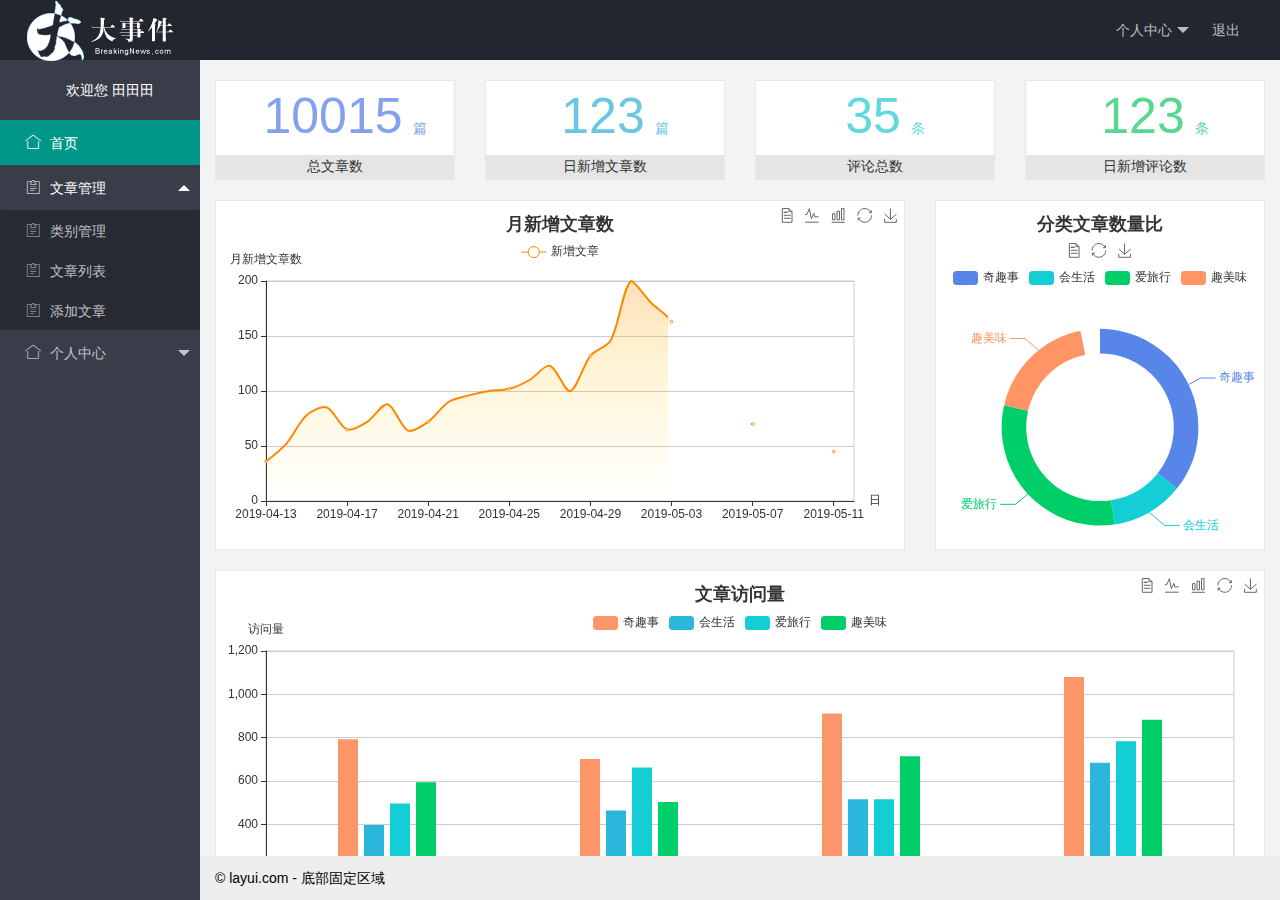
==== commit 21ad780a: "完成文章添加以及修改" ====
--- a/index.html
+++ b/index.html
@@ -54,8 +54,10 @@
                         <a class="" href="javascript:;"><i class="layui-icon layui-icon-form"></i> 文章管理</a>
                         <dl class="layui-nav-child">
                             <dd><a href="javascript:;"><i class="layui-icon layui-icon-form"></i> 类别管理</a></dd>
-                            <dd><a href="javascript:;"><i class="layui-icon layui-icon-form"></i> 列表二</a></dd>
-                            <dd><a href="javascript:;"><i class="layui-icon layui-icon-form"></i> 列表三</a></dd>
+                            <dd><a href="./article/list.html" target="fm"><i class="layui-icon layui-icon-form"></i>
+                                    文章列表</a></dd>
+                            <dd><a href="./article/add.html" target="fm"><i class="layui-icon layui-icon-form"></i>
+                                    添加文章</a></dd>
 
                         </dl>
                     </li>
